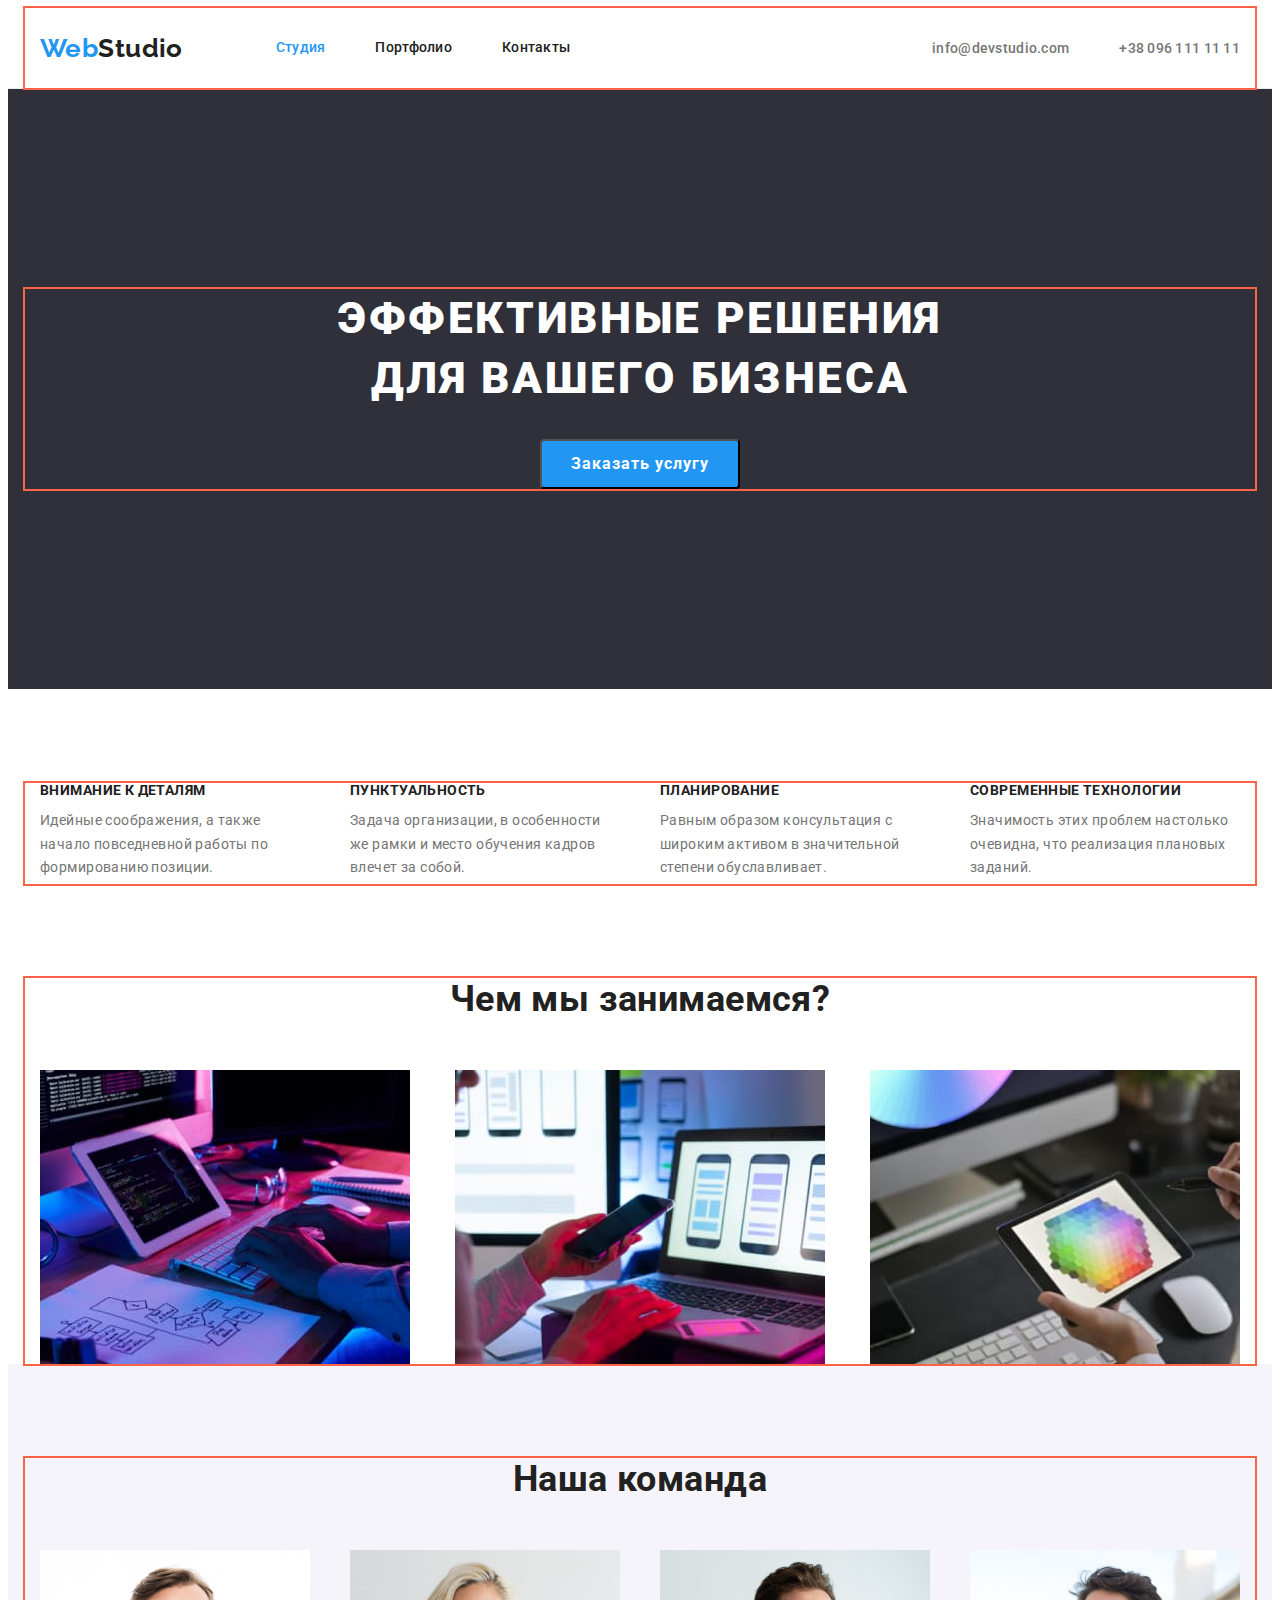
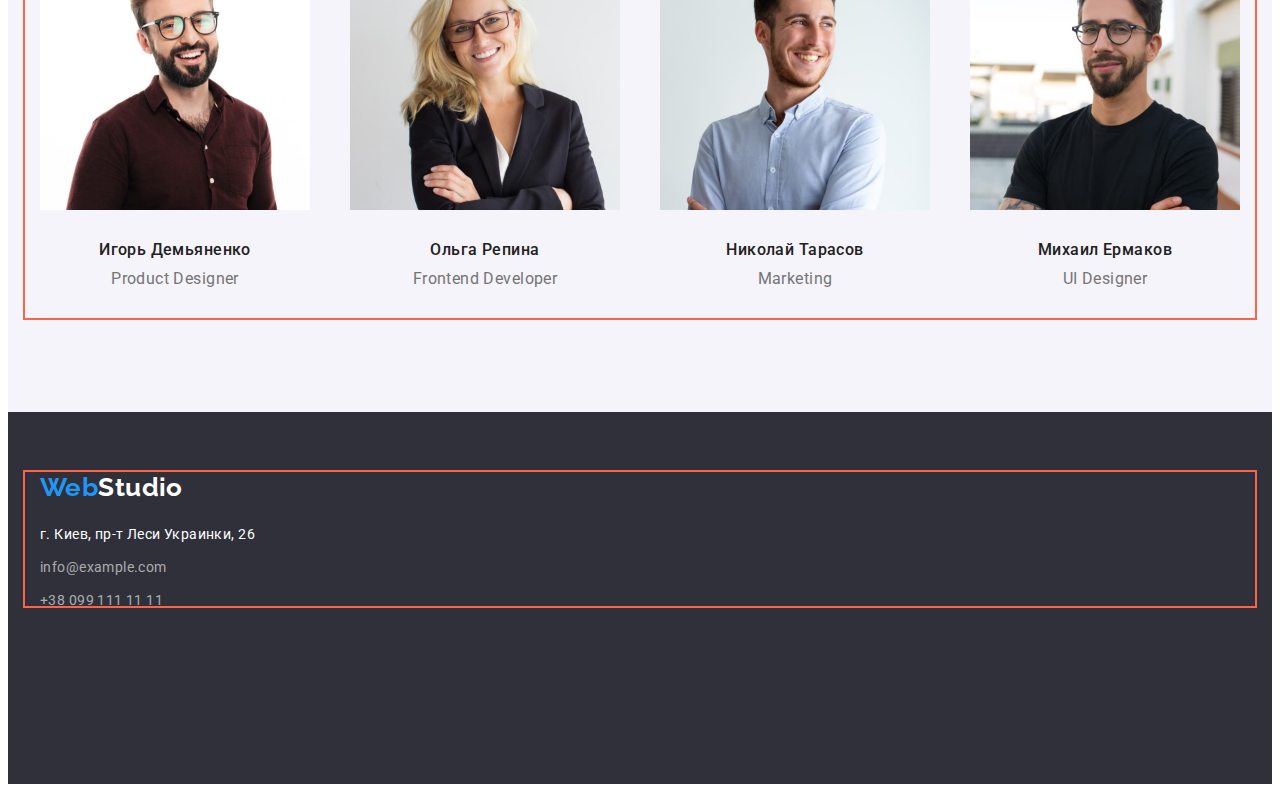
==== index.html @ 8059b7dc "Initial commit" ====
<!DOCTYPE html>
<html lang="ru">
  <head>
    <meta charset="UTF-8" />
    <meta http-equiv="X-UA-Compatible" content="IE=edge" />
    <meta name="viewport" content="width=device-width, initial-scale=1.0" />
    <link rel="preconnect" href="https://fonts.googleapis.com" />
    <link rel="preconnect" href="https://fonts.gstatic.com" crossorigin />
    <!-- <link rel="stylesheet" href="node_modules/modern-normalize/modern-normalize.css"> -->
    <link
      rel="stylesheet"
      href="https://cdnjs.cloudflare.com/ajax/libs/modern-normalize/1.1.0/modern-normalize.min.css"
      integrity="sha512-wpPYUAdjBVSE4KJnH1VR1HeZfpl1ub8YT/NKx4PuQ5NmX2tKuGu6U/JRp5y+Y8XG2tV+wKQpNHVUX03MfMFn9Q=="
      crossorigin="anonymous"
      referrerpolicy="no-referrer"
    />
    <link
      href="https://fonts.googleapis.com/css2?family=Raleway:wght@700&family=Roboto:ital,wght@0,400;0,500;0,700;1,900&display=swap"
      rel="stylesheet"
    />
    <link rel="stylesheet" href="./css/styles.css" />
    <title>WebStudio</title>
  </head>

  <body>
    <header class="header">
      <div class="container header-container">
        <nav class="header-nav">
          <a href="./index.html" class="header-title">Web<span class="web-title">Studio</span></a>
          <ul class="header-list">
            <li class="header-item"><a href="./index.html" class="link current">Студия</a></li>
            <li class="header-item"><a href="./portfolio.html" class="link">Портфолио</a></li>
            <li class="header-item"><a href="Контакты" class="link">Контакты</a></li>
          </ul>
        </nav>

        <ul class="header-list">
          <li class="header-contact">
            <a href="mailto:info@devstudio.com " class="link contact">info@devstudio.com</a>
          </li>
          <li class="header-contact">
            <a href="tel:+380961111111" class="link contact">+38 096 111 11 11</a>
          </li>
        </ul>
      </div>
    </header>

    <main>
      <section class="hero">
        <div class="section-hero container">
          <h1 class="hero-title">Эффективные решения для вашего бизнеса</h1>
          <button type="button" class="btn">Заказать услугу</button>
        </div>
      </section>
      <section class="advantages section">
        <div class="container">
          <h2 hidden>Наши преимущества</h2>
          <ul class="advantages-list">
            <li class="adventages-item">
              <h3 class="title-advantage">Внимание к деталям</h3>
              <p class="advantages-text">
                Идейные соображения, а также начало повседневной работы по формированию позиции.
              </p>
            </li>
            <li class="adventages-item">
              <h3 class="title-advantage">Пунктуальность</h3>
              <p class="advantages-text">
                Задача организации, в особенности же рамки и место обучения кадров влечет за собой.
              </p>
            </li>
            <li class="adventages-item">
              <h3 class="title-advantage">Планирование</h3>
              <p class="advantages-text">
                Равным образом консультация с широким активом в значительной степени обуславливает.
              </p>
            </li>
            <li class="adventages-item">
              <h3 class="title-advantage">Современные технологии</h3>
              <p class="advantages-text">
                Значимость этих проблем настолько очевидна, что реализация плановых заданий.
              </p>
            </li>
          </ul>
        </div>
      </section>

      <section class="works section">
        <div class="container">
          <h2 class="works-title">Чем мы занимаемся?</h2>
          <ul class="works-list">
            <li>
              <img
                src="./images/keyboard.jpg"
                alt="Руки набирают код на клавиатуре."
                width="370"
                height="294"
              />
            </li>
            <li>
              <img
                src="./images/laptop.jpg"
                alt="Смотрят на телефон и сравнивают с компьютером."
                width="370"
                height="294"
              />
            </li>
            <li>
              <img
                src="./images/pods.jpg"
                alt="Подбирают цветовую гамму на планшете"
                width="370"
                height="294"
              />
            </li>
          </ul>
        </div>
      </section>
      <section class="team section">
        <div class="container">
          <h2 class="team-title">Наша команда</h2>
          <ul class="team-list">
            <li lass="team-item">
              <img src="./images/team-1.jpg" alt="Игорь Демьяненко" width="270" height="260" />
              <div class="team-text">
                <h3 class="name-title">Игорь Демьяненко</h3>
                <p lang="en" class="post-team">Product Designer</p>
              </div>
            </li>
            <li>
              <img src="./images/team-2.jpg" alt="Ольга Репина" width="270" height="260" />
              <div class="team-text">
                <h3 class="name-title">Ольга Репина</h3>
                <p lang="en" class="post-team">Frontend Developer</p>
              </div>
            </li>
            <li>
              <img src="./images/team-3.jpg" alt="Николай Тарасов" width="270" height="260" />
              <div class="team-text">
                <h3 class="name-title">Николай Тарасов</h3>
                <p lang="en" class="post-team">Marketing</p>
              </div>
            </li>
            <li>
              <img src="./images/team-4.jpg" alt="Михаил Ермаков" width="270" height="260" />
              <div class="team-text">
                <h3 class="name-title">Михаил Ермаков</h3>
                <p lang="en" class="post-team">UI Designer</p>
              </div>
            </li>
          </ul>
        </div>
      </section>
    </main>
    <footer class="footer">
      <div class="container">
        <a href="./index.html" class="header-title under"
          >Web<span class="studio-title">Studio</span></a
        >
        <address class="adress">
          <ul class="adress-list">
            <li class="adress-item"><p>г. Киев, пр-т Леси Украинки, 26</p></li>
            <li class="adress-item">
              <a class="adress-link" href="info@example.com">info@example.com</a>
            </li>
            <li class="adress-item">
              <a class="adress-link" href="+380991111111">+38 099 111 11 11</a>
            </li>
          </ul>
        </address>
      </div>
    </footer>
  </body>
</html>
---- css/styles.css ----
/* Переменные*/
:root {
  --primary-text-color: #757575;
  --secondary-text-color: #2196f3;
  --white-text-color: #ffffff;
  --primary-bgc: #ffffff;
  --secondary-bgc: #f5f4fa;
}

/*Body*/

body {
  font-family: 'Roboto', sans-serif;
  font-size: 14px;
  letter-spacing: 0.03em;

  color: var(--primary-text-color);
  background-color: var(--primary-bgc);
}

ul {
  list-style: none;
  margin: 0;
  padding: 0;
}
h1,
h2,
h3,
p {
  margin: 0;
}
img {
  display: block;
  max-width: 100%;
  height: auto;
}

.section {
  padding-top: 94px;
  padding-bottom: 94px;
}

/*Header*/

.header {
  height: 80px;
  background-color: var(--primary-bgc);
  border-bottom: 1px solid #ececec;
}

.container {
  width: 1200px;
  margin-left: auto;
  margin-right: auto;
  padding-left: 15px;
  padding-right: 15px;
  outline: 2px solid tomato;
}

.header-container {
  display: flex;
  height: 80px;
  justify-content: space-between;
  align-items: center;
}
.header-nav {
  display: flex;
  align-items: center;
  max-height: 80px;
}

.header-title {
  display: inline-block;
  font-family: 'Raleway', sans-serif;
  font-weight: 700;
  font-size: 26px;
  line-height: 1.19;
  text-decoration: none;

  color: var(--secondary-text-color);
}
.web-title {
  color: #212121;
  margin-right: 93px;
}

.header-item .link {
  display: block;
  padding-top: 32px;
  padding-bottom: 32px;
  font-family: 'Roboto', sans-serif;
  font-weight: 500;
  font-size: 14px;
  line-height: 1.14;
  letter-spacing: 0.02em;
  text-decoration: none;

  color: #212121;
}
.header-item {
  margin-right: 50px;
}
.header-item:last-child {
  margin-right: 0;
}

.header-list {
  display: flex;
  margin-left: auto;
  max-height: 80px;
}
.header-contact {
  margin-right: 50px;
}
.header-contact:last-child {
  margin-right: 0;
}
.header-list,
.advantages-list,
.works-list,
.team-list {
  list-style: none;
  text-decoration: none;
}

.header-list .link.current {
  color: var(--secondary-text-color);
}

.link.contact {
  font-weight: 500;
  line-height: 1.14px;
  letter-spacing: 0.02em;

  color: var(--primary-text-color);
  text-decoration: none;
}
.link.contact:first-child {
  margin-left: 0;
}

.header-list .link: hover, 
.header-list .link:focus, {
  color: var(--secondary-text-color);
}
.header-list .link.contact:hover,
.header-list .link.contact:focus,
.footer .adress-link:hover,
.footer .adress-link:focus {
  color: var(--secondary-text-color);
}

/*Hero*/
.hero {
  padding-top: 200px;
  padding-bottom: 200px;
  background: #2f303a;
}
.hero-title {
  width: 696px;
  margin-left: auto;
  margin-right: auto;
  font-family: 'Roboto', sans-serif;
  font-weight: 900;
  font-size: 44px;
  line-height: 1.36;
  text-align: center;
  letter-spacing: 0.06em;
  text-transform: uppercase;

  color: var(--white-text-color);
}
.hero .btn {
  min-width: 200px;
  min-height: 50px;
  margin-top: 30px;
  margin-left: auto;
  margin-right: auto;
  font-family: 'Roboto', sans-serif;
  font-weight: 700;
  font-size: 16px;
  line-height: 1.88;
  display: flex;
  align-items: center;
  justify-content: space-around;
  text-align: center;
  letter-spacing: 0.06em;
  border-radius: 4px;
  color: var(--white-text-color);
  background: var(--secondary-text-color);
}

/*Section advantages*/

.advantages {
  background-color: var(--primary-bgc);
}
.advantages-list::first-letter {
  list-style: none;
}
.advantages-list {
  display: flex;
  flex-direction: row;
  align-items: flex-start;
  justify-content: space-between;
}
.adventages-item .advantages-text {
  margin-right: 30px;
  width: 270px;
  height: 75px;
  font-family: 'Roboto';
  font-style: normal;
  font-weight: 400;
  font-size: 14px;
  line-height: 1.71;
  letter-spacing: 0.03em;
}
.adventages-item .advantages-text:last-child {
  margin-right: 0;
}
h3 {
  margin-top: 0;
  margin-bottom: 10px;
}

.advantages .title-advantage {
  font-family: 'Roboto', sans-serif;
  font-size: 14px;
  font-weight: 700;
  line-height: 1.14;
  text-transform: uppercase;

  color: #212121;
}
.works.section {
  padding-top: 0;
  padding-bottom: 0;
}
.works-list {
  display: flex;
  justify-content: space-between;
}
.works-title,
.team-title {
  margin-bottom: 50px;
  font-family: 'Roboto', sans-serif;
  font-weight: 700;
  font-size: 36px;
  line-height: 1.17;
  text-align: center;

  color: #212121;
}
/*Section Team*/

.name-title {
  margin-bottom: 10px;
  font-family: 'Roboto', sans-serif;
  font-weight: 500;
  font-size: 16px;
  line-height: 1.19;

  color: #212121;
}

.team-text {
  text-align: center;
  padding-bottom: 30px;
  padding-top: 30px;
}
.team {
  background-color: var(--secondary-bgc);
}
.team-list {
  display: flex;
  justify-content: space-between;
}

.post-team {
  font-family: 'Roboto', sans-serif;
  font-size: 16px;
  line-height: 1.19;

  color: var(--primary-text-color);
}

/*Footer*/

.footer {
  padding-bottom: 60px;
  padding-top: 60px;
  background-color: #2f303a;
  height: 252px;
}
.adress {
  max-height: 83px;
  line-height: 1.71;
  font-style: normal;
  color: var(--white-text-color);
}
.header-title.under {
  margin-bottom: 20px;
}
.studio-title {
  color: var(--white-text-color);
}
.adress-link {
  text-decoration: none;
  color: rgba(255, 255, 255, 0.6);
}
.adress-item {
  margin-top: 9px;
}
.adress-item:first-child {
  margin-top: 0;
}

/*Page Portfolio*/

.exsamples-list {
  display: flex;
  justify-content: center;
  align-items: center;
  margin-bottom: 50px;
}
.button.current {
  font-family: 'Roboto';
  font-style: normal;
  font-weight: 500;
  font-size: 16px;
  line-height: 1.62;
  text-align: center;
  letter-spacing: 0.03em;

  color: var(--white-text-color);
  background-color: #2196f3;
}

.button {
  font-family: 'Roboto', sans-serif;
  font-style: normal;
  font-weight: 500;
  font-size: 16px;
  line-height: 1.62;
  text-align: center;
  letter-spacing: 0.03em;
  border-radius: 4px;
  border-color: transparent;

  color: #212121;
  background-color: var(--secondary-bgc);
  padding-top: 6px;
  padding-right: 22px;
  padding-bottom: 6px;
  padding-left: 22px;
}
.exsamples-btn {
  margin-right: 8px;
}
.exsamples-btn:last-child {
  margin-right: 0;
}
.exsamples-model {
  display: flex;
  flex-wrap: wrap;
}
.exsamples-model-item {
  margin-right: 30px;
  margin-bottom: 30px;
  border-bottom: 1px solid #eeeeee;
}
.exsamples-model-item:nth-child(3n) {
  margin-right: 0;
}
.exsamples-model-item:nth-child(n + 7) {
  margin-bottom: 0px;
}
.exsamples-model-text {
  border: 1px solid #eeeeee;
 
}


.exsamples-model-link {
  text-decoration: none;
}

.exsamples-model-title {
  margin-top: 20px;
  margin-right: 24px;
  margin-left: 24px;

  font-family: 'Roboto', sans-serif;
  font-weight: 700;
  font-size: 18px;
  line-height: 2;
  letter-spacing: 0.06em;

  color: #212121;
}


.exsamles-model-type {
  margin-top: 4px;
  margin-bottom: 20px;
  margin-right: 24px;
  margin-left: 24px;
  font-size: 16px;
  line-height: 1.88;

  color: var(--primary-text-color);
}
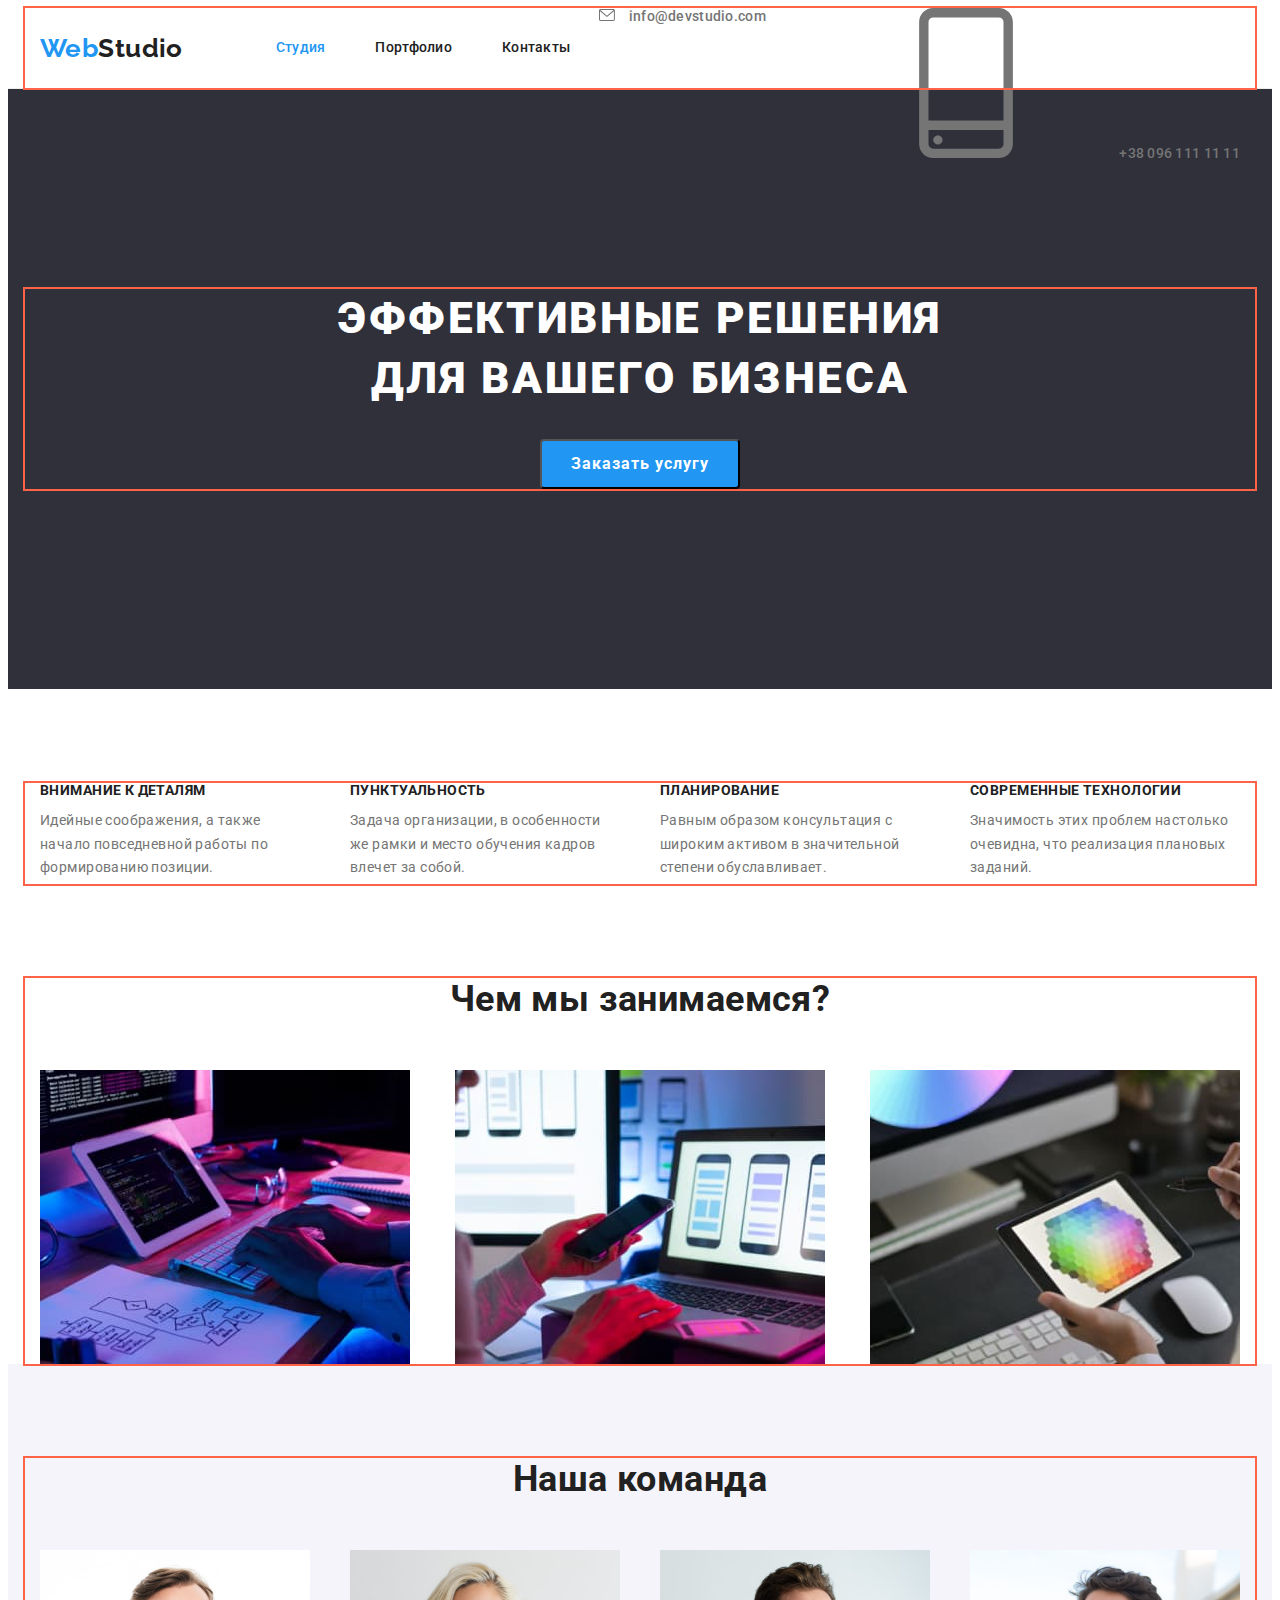
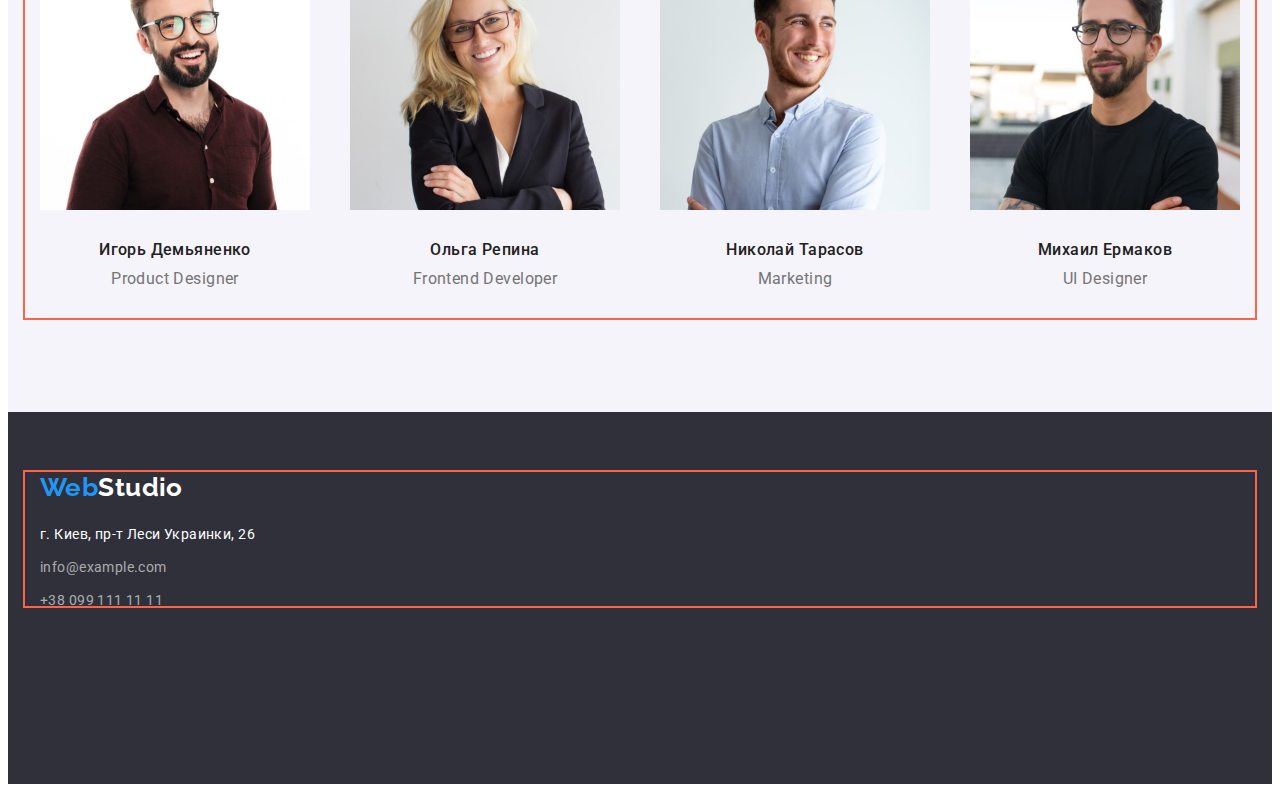
==== commit ac4cdeba: "add corect svg" ====
--- a/index.html
+++ b/index.html
@@ -36,9 +36,16 @@
 
         <ul class="header-list">
           <li class="header-contact">
-            <a href="mailto:info@devstudio.com " class="link contact">info@devstudio.com</a>
+            <svg class="mail-icon" aria-label="Написать письмо">
+              <use href="./images/symbol-defs.svg#icon-mail"></use>
+            </svg> 
+            <a href="mailto:info@devstudio.com " class="link contact">info@devstudio.com
+          </a> 
           </li>
           <li class="header-contact">
+            <svg class="phone-icon" aria-label="Написать письмо">
+              <use href="./images/symbol-defs.svg#icon-phone"></use>
+            </svg>
             <a href="tel:+380961111111" class="link contact">+38 096 111 11 11</a>
           </li>
         </ul>
--- a/css/styles.css
+++ b/css/styles.css
@@ -122,7 +122,14 @@
   list-style: none;
   text-decoration: none;
 }
-
+.mail-icon{
+  width: 16px;
+  height: 12px;
+  margin-right: 10px;
+}
+.phone-icon{
+  
+}
 .header-list .link.current {
   color: var(--secondary-text-color);
 }
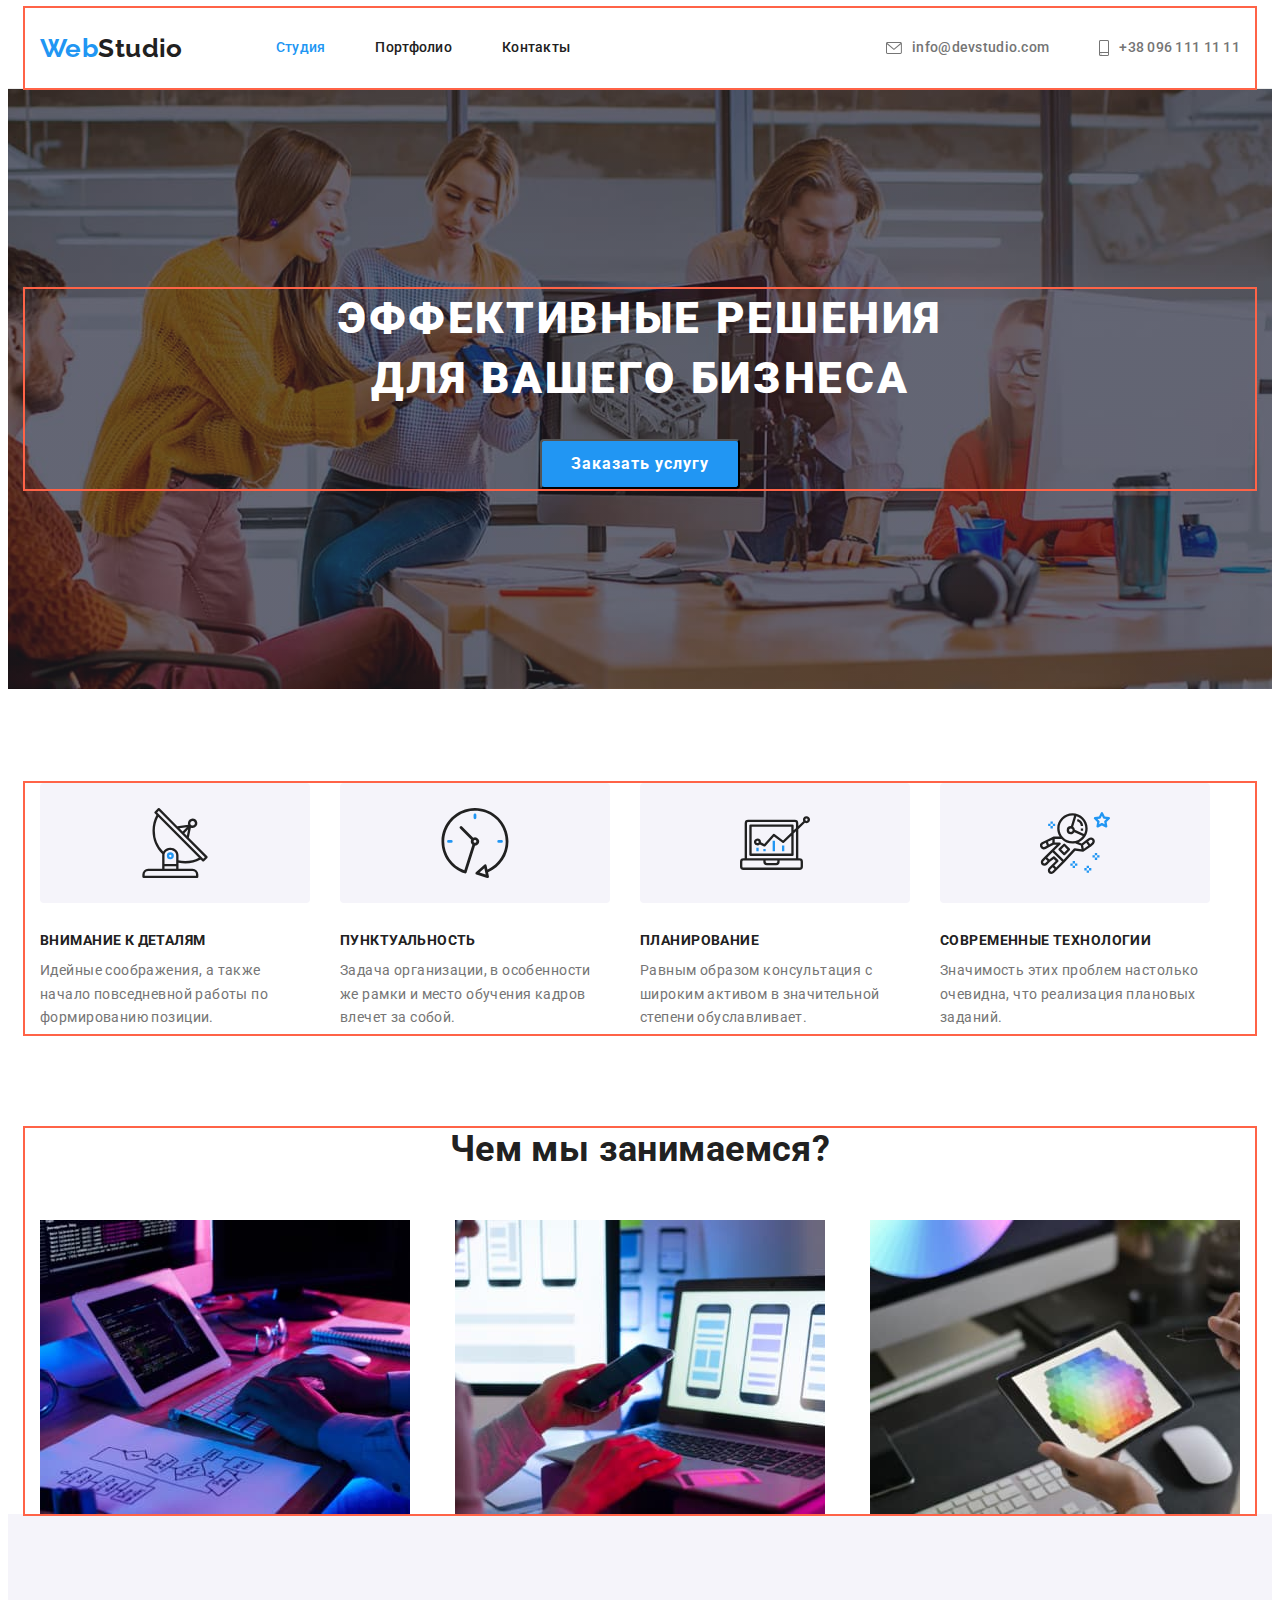
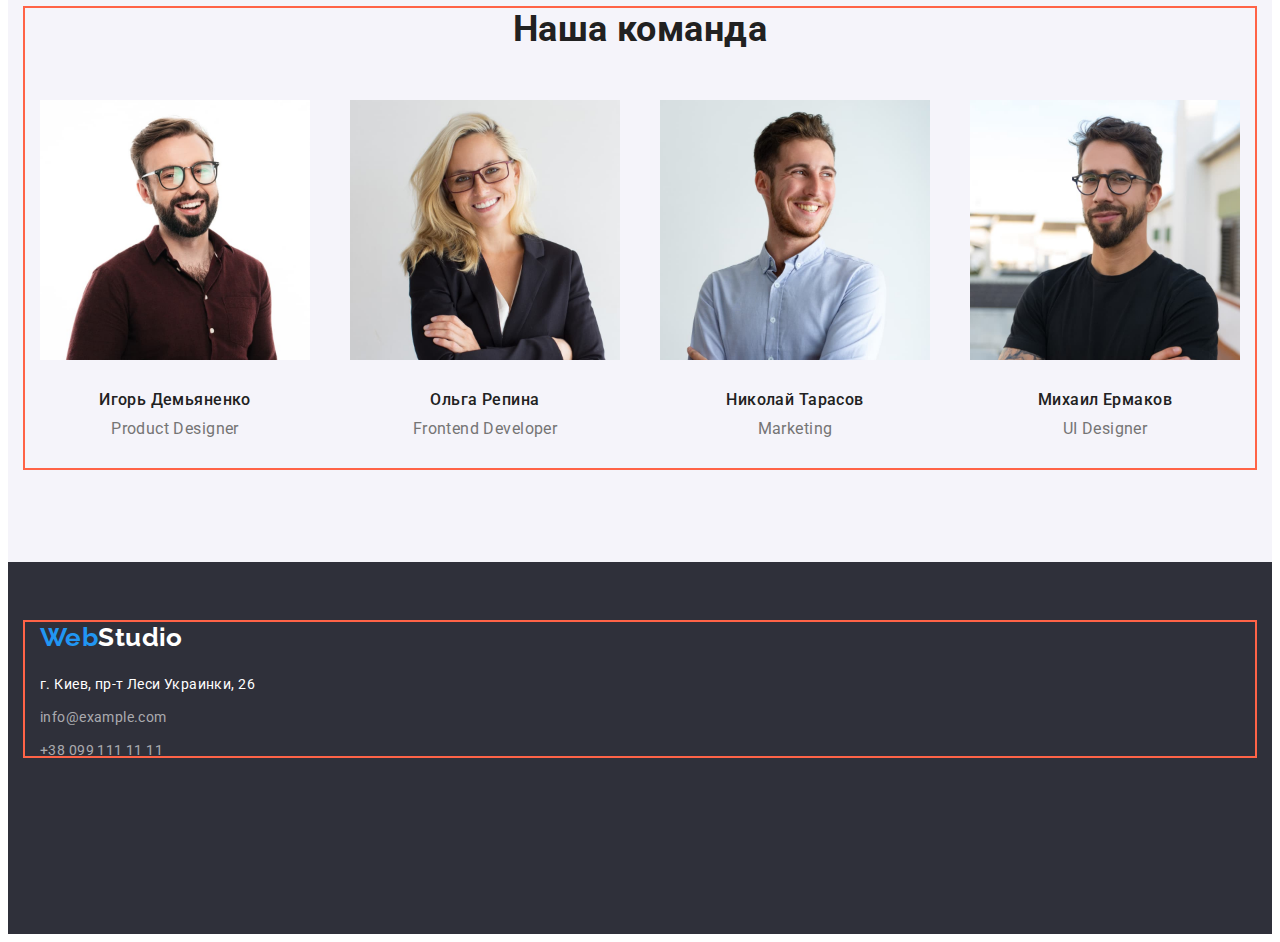
==== commit 94819d15: "add svg to advantage section" ====
--- a/index.html
+++ b/index.html
@@ -36,11 +36,12 @@
 
         <ul class="header-list">
           <li class="header-contact">
-            <svg class="mail-icon" aria-label="Написать письмо">
-              <use href="./images/symbol-defs.svg#icon-mail"></use>
-            </svg> 
-            <a href="mailto:info@devstudio.com " class="link contact">info@devstudio.com
-          </a> 
+            <a href="mailto:info@devstudio.com " class="link contact"
+              ><svg class="mail-icon" aria-label="Написать письмо">
+                <use href="./images/symbol-defs.svg#icon-mail"></use>
+              </svg>
+              info@devstudio.com
+            </a>
           </li>
           <li class="header-contact">
             <svg class="phone-icon" aria-label="Написать письмо">
@@ -63,25 +64,45 @@
         <div class="container">
           <h2 hidden>Наши преимущества</h2>
           <ul class="advantages-list">
-            <li class="adventages-item">
+            <li class="advantages-item">
+              <div class="advantages-icon">
+                <svg class="advantages-icon-item">
+                  <use href="/images/symbol-defs.svg#icon-antenna"></use>
+                </svg>
+              </div>
               <h3 class="title-advantage">Внимание к деталям</h3>
               <p class="advantages-text">
                 Идейные соображения, а также начало повседневной работы по формированию позиции.
               </p>
             </li>
-            <li class="adventages-item">
+            <li class="advantages-item">
+              <div class="advantages-icon">
+                <svg class="advantages-icon-item">
+                  <use href="/images/symbol-defs.svg#icon-clock"></use>
+                </svg>
+              </div>
               <h3 class="title-advantage">Пунктуальность</h3>
               <p class="advantages-text">
                 Задача организации, в особенности же рамки и место обучения кадров влечет за собой.
               </p>
             </li>
-            <li class="adventages-item">
+            <li class="advantages-item">
+              <div class="advantages-icon">
+                <svg class="advantages-icon-item">
+                  <use href="/images/symbol-defs.svg#icon-diagram"></use>
+                </svg>
+              </div>
               <h3 class="title-advantage">Планирование</h3>
               <p class="advantages-text">
                 Равным образом консультация с широким активом в значительной степени обуславливает.
               </p>
             </li>
-            <li class="adventages-item">
+            <li class="advantages-item">
+              <div class="advantages-icon">
+                <svg class="advantages-icon-item">
+                  <use href="/images/symbol-defs.svg#icon-astronaut"></use>
+                </svg>
+              </div>
               <h3 class="title-advantage">Современные технологии</h3>
               <p class="advantages-text">
                 Значимость этих проблем настолько очевидна, что реализация плановых заданий.
--- a/css/styles.css
+++ b/css/styles.css
@@ -110,7 +110,10 @@
   max-height: 80px;
 }
 .header-contact {
+  display: flex;
+  justify-content: center;
   margin-right: 50px;
+  align-items: center;
 }
 .header-contact:last-child {
   margin-right: 0;
@@ -122,14 +125,7 @@
   list-style: none;
   text-decoration: none;
 }
-.mail-icon{
-  width: 16px;
-  height: 12px;
-  margin-right: 10px;
-}
-.phone-icon{
-  
-}
+
 .header-list .link.current {
   color: var(--secondary-text-color);
 }
@@ -141,13 +137,17 @@
 
   color: var(--primary-text-color);
   text-decoration: none;
+  display: flex;
+  justify-content: center;
+
+  align-items: center;
 }
 .link.contact:first-child {
   margin-left: 0;
 }
 
-.header-list .link: hover, 
-.header-list .link:focus, {
+.header-list .link:hover,
+.header-list .link:focus {
   color: var(--secondary-text-color);
 }
 .header-list .link.contact:hover,
@@ -156,12 +156,31 @@
 .footer .adress-link:focus {
   color: var(--secondary-text-color);
 }
+.mail-icon {
+  width: 16px;
+  height: 12px;
+  margin-right: 10px;
+  fill: currentColor;
+}
+.phone-icon {
+  width: 10px;
+  height: 16px;
+  margin-right: 10px;
+  fill: currentColor;
+}
 
 /*Hero*/
 .hero {
   padding-top: 200px;
   padding-bottom: 200px;
   background: #2f303a;
+  background-image: linear-gradient(rgba(47, 48, 58, 0.4), rgba(47, 48, 58, 0.4)),
+    url('../images/hero_img.jpg');
+  background-position: center;
+  background-size: cover;
+  max-width: 1600px;
+  margin-left: auto;
+  margin-right: auto;
 }
 .hero-title {
   width: 696px;
@@ -211,7 +230,7 @@
   align-items: flex-start;
   justify-content: space-between;
 }
-.adventages-item .advantages-text {
+.advantages-item .advantages-text {
   margin-right: 30px;
   width: 270px;
   height: 75px;
@@ -222,7 +241,8 @@
   line-height: 1.71;
   letter-spacing: 0.03em;
 }
-.adventages-item .advantages-text:last-child {
+.advantages-item .advantages-text:last-child,
+.advantages-icon:last-child {
   margin-right: 0;
 }
 h3 {
@@ -238,6 +258,22 @@
   text-transform: uppercase;
 
   color: #212121;
+}
+.advantages-icon {
+  width: 270px;
+  height: 120px;
+  background-color: var(--secondary-bgc);
+  border-radius: 4px;
+  margin-right: 30px;
+  margin-bottom: 30px;
+  display: flex;
+  justify-content: center;
+  align-items: center;
+}
+
+.advantages-icon-item {
+  width: 70px;
+  height: 70px;
 }
 .works.section {
   padding-top: 0;
@@ -384,9 +420,7 @@
 }
 .exsamples-model-text {
   border: 1px solid #eeeeee;
- 
-}
-
+}
 
 .exsamples-model-link {
   text-decoration: none;
@@ -405,7 +439,6 @@
 
   color: #212121;
 }
-
 
 .exsamles-model-type {
   margin-top: 4px;
@@ -416,4 +449,4 @@
   line-height: 1.88;
 
   color: var(--primary-text-color);
-}+}
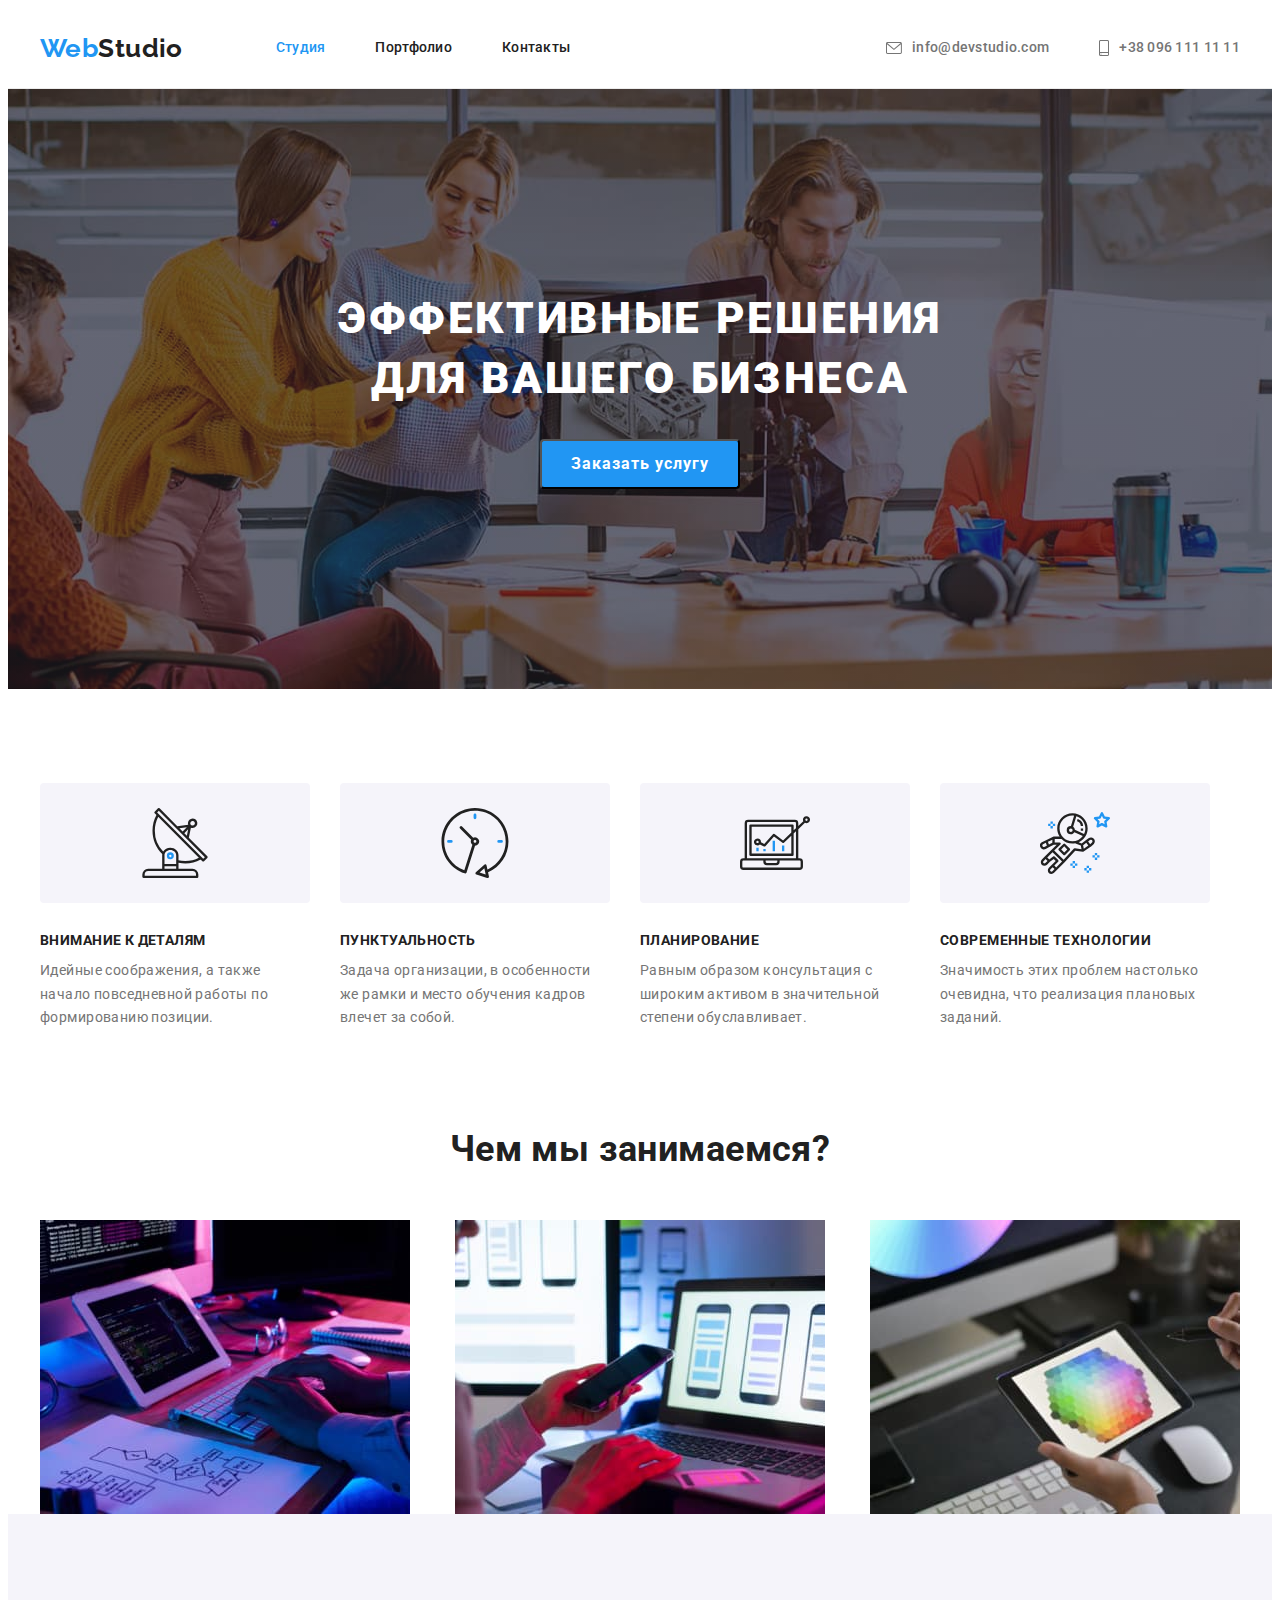
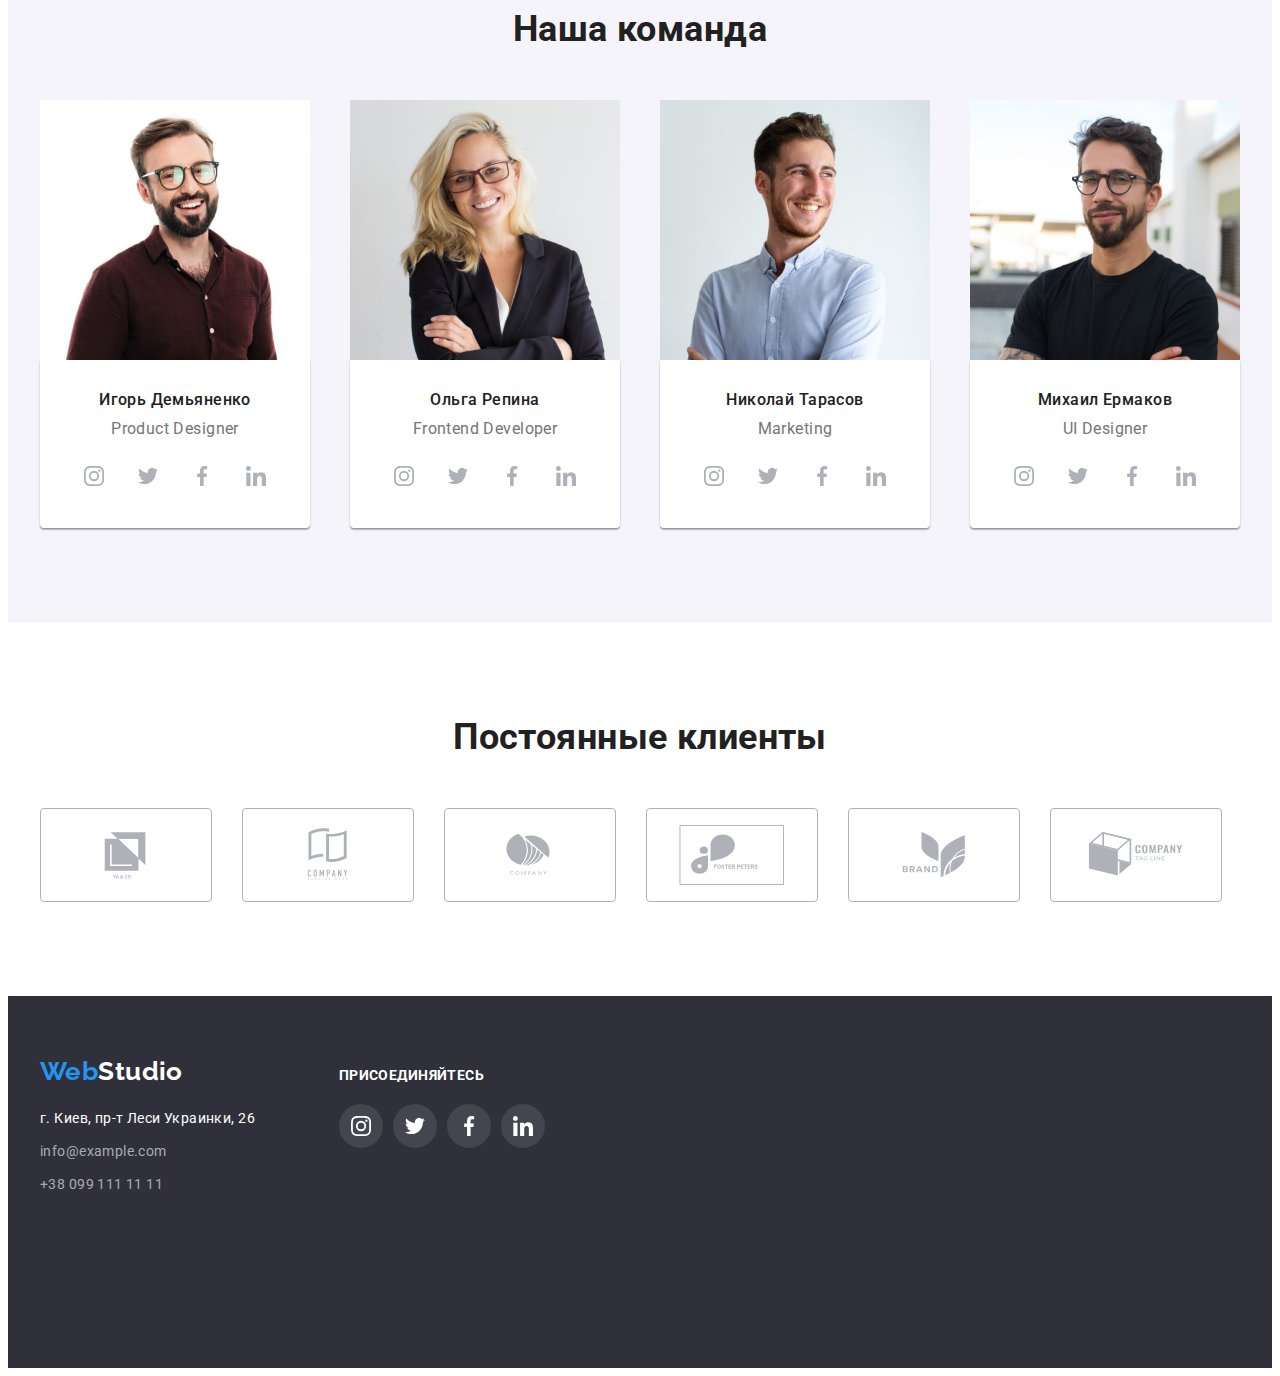
==== commit f7a4f1d3: "add all svg" ====
--- a/index.html
+++ b/index.html
@@ -28,9 +28,19 @@
         <nav class="header-nav">
           <a href="./index.html" class="header-title">Web<span class="web-title">Studio</span></a>
           <ul class="header-list">
-            <li class="header-item"><a href="./index.html" class="link current">Студия</a></li>
-            <li class="header-item"><a href="./portfolio.html" class="link">Портфолио</a></li>
-            <li class="header-item"><a href="Контакты" class="link">Контакты</a></li>
+            <li class="header-item">
+              <a href="./index.html" class="link current" target="_blank" rel="noopener noreferrer"
+                >Студия</a
+              >
+            </li>
+            <li class="header-item">
+              <a href="./portfolio.html" class="link" target="_blank" rel="noopener noreferrer"
+                >Портфолио</a
+              >
+            </li>
+            <li class="header-item">
+              <a href="Контакты" class="link" target="_blank" rel="noopener noreferrer">Контакты</a>
+            </li>
           </ul>
         </nav>
 
@@ -152,6 +162,60 @@
               <div class="team-text">
                 <h3 class="name-title">Игорь Демьяненко</h3>
                 <p lang="en" class="post-team">Product Designer</p>
+                <ul class="social-list">
+                  <li class="social-item">
+                    <a
+                      class="social-link"
+                      href=""
+                      target="_blank"
+                      rel="noopener noreferrer"
+                      aria-label="Иконка Инстаграмм"
+                    >
+                      <svg class="social-icon" width="20" height="20">
+                        <use href="./images/symbol-defs.svg#icon-instagram"></use>
+                      </svg>
+                    </a>
+                  </li>
+                  <li class="social-item">
+                    <a
+                      class="social-link"
+                      href=""
+                      target="_blank"
+                      rel="noopener noreferrer"
+                      aria-label="Иконка Твиттер"
+                    >
+                      <svg class="social-icon" width="20" height="20">
+                        <use href="./images/symbol-defs.svg#icon-twitter"></use>
+                      </svg>
+                    </a>
+                  </li>
+                  <li class="social-item">
+                    <a
+                      class="social-link"
+                      href=""
+                      target="_blank"
+                      rel="noopener noreferrer"
+                      aria-label="Иконка Фейсбук"
+                    >
+                      <svg class="social-icon" width="20" height="20">
+                        <use href="./images/symbol-defs.svg#icon-facebook"></use>
+                      </svg>
+                    </a>
+                  </li>
+                  <li class="social-item">
+                    <a
+                      class="social-link"
+                      href=""
+                      target="_blank"
+                      rel="noopener noreferrer"
+                      aria-label="Иконка Линкидин"
+                    >
+                      <svg class="social-icon" width="20" height="20">
+                        <use href="./images/symbol-defs.svg#icon-linkedin"></use>
+                      </svg>
+                    </a>
+                  </li>
+                </ul>
               </div>
             </li>
             <li>
@@ -159,6 +223,60 @@
               <div class="team-text">
                 <h3 class="name-title">Ольга Репина</h3>
                 <p lang="en" class="post-team">Frontend Developer</p>
+                <ul class="social-list">
+                  <li class="social-item">
+                    <a
+                      class="social-link"
+                      href=""
+                      target="_blank"
+                      rel="noopener noreferrer"
+                      aria-label="Иконка Инстаграмм"
+                    >
+                      <svg class="social-icon" width="20" height="20">
+                        <use href="./images/symbol-defs.svg#icon-instagram"></use>
+                      </svg>
+                    </a>
+                  </li>
+                  <li class="social-item">
+                    <a
+                      class="social-link"
+                      href=""
+                      target="_blank"
+                      rel="noopener noreferrer"
+                      aria-label="Иконка Твиттер"
+                    >
+                      <svg class="social-icon" width="20" height="20">
+                        <use href="./images/symbol-defs.svg#icon-twitter"></use>
+                      </svg>
+                    </a>
+                  </li>
+                  <li class="social-item">
+                    <a
+                      class="social-link"
+                      href=""
+                      target="_blank"
+                      rel="noopener noreferrer"
+                      aria-label="Иконка Фейсбук"
+                    >
+                      <svg class="social-icon" width="20" height="20">
+                        <use href="./images/symbol-defs.svg#icon-facebook"></use>
+                      </svg>
+                    </a>
+                  </li>
+                  <li class="social-item">
+                    <a
+                      class="social-link"
+                      href=""
+                      target="_blank"
+                      rel="noopener noreferrer"
+                      aria-label="Иконка Линкидин"
+                    >
+                      <svg class="social-icon" width="20" height="20">
+                        <use href="./images/symbol-defs.svg#icon-linkedin"></use>
+                      </svg>
+                    </a>
+                  </li>
+                </ul>
               </div>
             </li>
             <li>
@@ -166,6 +284,60 @@
               <div class="team-text">
                 <h3 class="name-title">Николай Тарасов</h3>
                 <p lang="en" class="post-team">Marketing</p>
+                <ul class="social-list">
+                  <li class="social-item">
+                    <a
+                      class="social-link"
+                      href=""
+                      target="_blank"
+                      rel="noopener noreferrer"
+                      aria-label="Иконка Инстаграмм"
+                    >
+                      <svg class="social-icon" width="20" height="20">
+                        <use href="./images/symbol-defs.svg#icon-instagram"></use>
+                      </svg>
+                    </a>
+                  </li>
+                  <li class="social-item">
+                    <a
+                      class="social-link"
+                      href=""
+                      target="_blank"
+                      rel="noopener noreferrer"
+                      aria-label="Иконка Твиттер"
+                    >
+                      <svg class="social-icon" width="20" height="20">
+                        <use href="./images/symbol-defs.svg#icon-twitter"></use>
+                      </svg>
+                    </a>
+                  </li>
+                  <li class="social-item">
+                    <a
+                      class="social-link"
+                      href=""
+                      target="_blank"
+                      rel="noopener noreferrer"
+                      aria-label="Иконка Фейсбук"
+                    >
+                      <svg class="social-icon" width="20" height="20">
+                        <use href="./images/symbol-defs.svg#icon-facebook"></use>
+                      </svg>
+                    </a>
+                  </li>
+                  <li class="social-item">
+                    <a
+                      class="social-link"
+                      href=""
+                      target="_blank"
+                      rel="noopener noreferrer"
+                      aria-label="Иконка Линкидин"
+                    >
+                      <svg class="social-icon" width="20" height="20">
+                        <use href="./images/symbol-defs.svg#icon-linkedin"></use>
+                      </svg>
+                    </a>
+                  </li>
+                </ul>
               </div>
             </li>
             <li>
@@ -173,14 +345,118 @@
               <div class="team-text">
                 <h3 class="name-title">Михаил Ермаков</h3>
                 <p lang="en" class="post-team">UI Designer</p>
-              </div>
+                <ul class="social-list">
+                  <li class="social-item">
+                    <a
+                      class="social-link"
+                      href=""
+                      target="_blank"
+                      rel="noopener noreferrer"
+                      aria-label="Иконка Инстаграмм"
+                    >
+                      <svg class="social-icon" width="20" height="20">
+                        <use class="icon" href="./images/symbol-defs.svg#icon-instagram"></use>
+                      </svg>
+                    </a>
+                  </li>
+                  <li class="social-item">
+                    <a
+                      class="social-link"
+                      href=""
+                      target="_blank"
+                      rel="noopener noreferrer"
+                      aria-label="Иконка Твиттер"
+                    >
+                      <svg class="social-icon" width="20" height="20">
+                        <use href="./images/symbol-defs.svg#icon-twitter"></use>
+                      </svg>
+                    </a>
+                  </li>
+                  <li class="social-item">
+                    <a
+                      class="social-link"
+                      href=""
+                      target="_blank"
+                      rel="noopener noreferrer"
+                      aria-label="Иконка Фейсбук"
+                    >
+                      <svg class="social-icon" width="20" height="20">
+                        <use href="./images/symbol-defs.svg#icon-facebook"></use>
+                      </svg>
+                    </a>
+                  </li>
+                  <li class="social-item">
+                    <a
+                      class="social-link"
+                      href=""
+                      target="_blank"
+                      rel="noopener noreferrer"
+                      aria-label="Иконка Линкидин"
+                    >
+                      <svg class="social-icon" width="20" height="20">
+                        <use href="./images/symbol-defs.svg#icon-linkedin"></use>
+                      </svg>
+                    </a>
+                  </li>
+                </ul>
+              </div>
+            </li>
+          </ul>
+        </div>
+      </section>
+      <section class="section clients">
+        <div class="container">
+          <h2 class="clients-title">Постоянные клиенты</h2>
+          <ul class="clients-list">
+            <li class="client-item">
+              <a class="client-link link"
+                ><svg class="clients-icon" width="106" height="60">
+                  <use href="./images/symbol-defs.svg#icon-clients-1"></use>
+                </svg>
+              </a>
+            </li>
+            <li class="client-item">
+              <a class="client-link link"
+                ><svg class="clients-icon" width="106" height="60">
+                  <use href="./images/symbol-defs.svg#icon-clients-2"></use>
+                </svg>
+              </a>
+            </li>
+            <li class="client-item">
+              <a class="client-link link"
+                ><svg class="clients-icon" width="106" height="60">
+                  <use href="./images/symbol-defs.svg#icon-clients-3"></use>
+                </svg>
+              </a>
+            </li>
+            <li class="client-item">
+              <a class="client-link link"
+                ><svg class="clients-icon" width="106" height="60">
+                  <use href="./images/symbol-defs.svg#icon-clients-4"></use>
+                </svg>
+              </a>
+            </li>
+            <li class="client-item">
+              <a class="client-link link"
+                ><svg class="clients-icon" width="106" height="60">
+                  <use href="./images/symbol-defs.svg#icon-clients-5"></use>
+                </svg>
+              </a>
+            </li>
+            <li class="client-item">
+              <a class="client-link link">
+                <svg class="clients-icon" width="106" height="60">
+                  <use href="./images/symbol-defs.svg#icon-clients-6"></use>
+                </svg>
+              </a>
             </li>
           </ul>
         </div>
       </section>
     </main>
     <footer class="footer">
-      <div class="container">
+      <div class="container social-contact">
+      <div>
         <a href="./index.html" class="header-title under"
           >Web<span class="studio-title">Studio</span></a
         >
@@ -196,6 +472,40 @@
           </ul>
         </address>
       </div>
+      <div class="social-invite">
+        <h2 class="invite">Присоединяйтесь</h2>
+        <ul class="social-group">
+          <li class="social">
+            <a class="social-link-icon" href="" target="_blank" rel="noopener noreferrer" aria-label="Иконка Инстаграмм">
+              <svg class="social-icon-f" width="20" height="20">
+                <use href="./images/symbol-defs.svg#icon-instagram"></use>
+              </svg>
+            </a>
+          </li>
+          <li class="social">
+            <a class="social-link-icon" href="" target="_blank" rel="noopener noreferrer" aria-label="Иконка Твиттер">
+              <svg class="social-icon-f" width="20" height="20">
+                <use href="./images/symbol-defs.svg#icon-twitter"></use>
+              </svg>
+            </a>
+          </li>
+          <li class="social">
+            <a class="social-link-icon" href="" target="_blank" rel="noopener noreferrer" aria-label="Иконка Фейсбук">
+              <svg class="social-icon-f" width="20" height="20">
+                <use href="./images/symbol-defs.svg#icon-facebook"></use>
+              </svg>
+            </a>
+          </li>
+          <li class="social">
+            <a class="social-link-icon" href="" target="_blank" rel="noopener noreferrer" aria-label="Иконка Линкидин">
+              <svg class="social-icon-f"  width="20" height="20">
+                <use href="./images/symbol-defs.svg#icon-linkedin"></use>
+              </svg>
+            </a>
+          </li>
+        </ul>
+</div>
+      </div>
     </footer>
   </body>
 </html>
--- a/css/styles.css
+++ b/css/styles.css
@@ -54,7 +54,7 @@
   margin-right: auto;
   padding-left: 15px;
   padding-right: 15px;
-  outline: 2px solid tomato;
+  /* outline: 2px solid tomato; */
 }
 
 .header-container {
@@ -284,7 +284,8 @@
   justify-content: space-between;
 }
 .works-title,
-.team-title {
+.team-title,
+.clients-title {
   margin-bottom: 50px;
   font-family: 'Roboto', sans-serif;
   font-weight: 700;
@@ -298,6 +299,7 @@
 
 .name-title {
   margin-bottom: 10px;
+  padding-top: 30px;
   font-family: 'Roboto', sans-serif;
   font-weight: 500;
   font-size: 16px;
@@ -309,7 +311,10 @@
 .team-text {
   text-align: center;
   padding-bottom: 30px;
-  padding-top: 30px;
+  background-color: var(--primary-bgc);
+  box-shadow: 0px 1px 3px rgba(0, 0, 0, 0.12), 0px 1px 1px rgba(0, 0, 0, 0.14),
+    0px 2px 1px rgba(0, 0, 0, 0.2);
+  border-radius: 0px 0px 4px 4px;
 }
 .team {
   background-color: var(--secondary-bgc);
@@ -318,15 +323,78 @@
   display: flex;
   justify-content: space-between;
 }
+.social-list {
+  display: flex;
+}
+.social-item,
+.social {
+  display: flex;
+  margin-right: 10px;
+  border-radius: 50%;
+}
+.social:last-child{margin-right: 0;}
+.social-item:last-child {
+  margin-right: 32px;
+}
+.social-item:first-child {
+  margin-left: 32px;
+}
+.social-icon {
+  fill: #afb1b8;
+}
+.social-icon-f {
+  fill: #ffffff;
+}
+.social{
+  background-color: rgba(255, 255, 255, 0.1);
+  
+}
+.social-link{
+  display: flex;
+  justify-content: center;
+  align-items: center;
+  width: 44px;
+  height: 44px;
+}
+.social-link-icon{
+  display: flex;
+    justify-content: center;
+    align-items: center;
+    width: 44px;
+    height: 44px;
+}
 
 .post-team {
   font-family: 'Roboto', sans-serif;
   font-size: 16px;
   line-height: 1.19;
+  margin-bottom: 16px;
 
   color: var(--primary-text-color);
 }
 
+.clients-list {
+  display: flex;
+}
+.client-item {
+  margin-right: 30px;
+}
+.client-item:last-child {
+  margin-right: 0;
+}
+.client-link {
+  display: flex;
+  border: 1px solid #afb1b8;
+  border-radius: 4px;
+  width: 170px;
+  height: 92px;
+  justify-content: center;
+    align-items: center;
+}
+.client-icon {
+  display: flex;
+  padding: 16px 32px;
+}
 /*Footer*/
 
 .footer {
@@ -336,6 +404,7 @@
   height: 252px;
 }
 .adress {
+  display: block;
   max-height: 83px;
   line-height: 1.71;
   font-style: normal;
@@ -343,6 +412,7 @@
 }
 .header-title.under {
   margin-bottom: 20px;
+  margin-right: 156px;
 }
 .studio-title {
   color: var(--white-text-color);
@@ -356,6 +426,25 @@
 }
 .adress-item:first-child {
   margin-top: 0;
+}
+
+.social-contact{
+  display: flex;
+  align-items: baseline;
+  
+}
+.social-group{
+  display: flex;
+  
+}
+.invite{
+  font-size: 14px;
+    font-weight: 700;
+    line-height: 1.14;
+    text-transform: uppercase;
+  
+    color: var(--white-text-color);
+    margin-bottom: 20px;
 }
 
 /*Page Portfolio*/
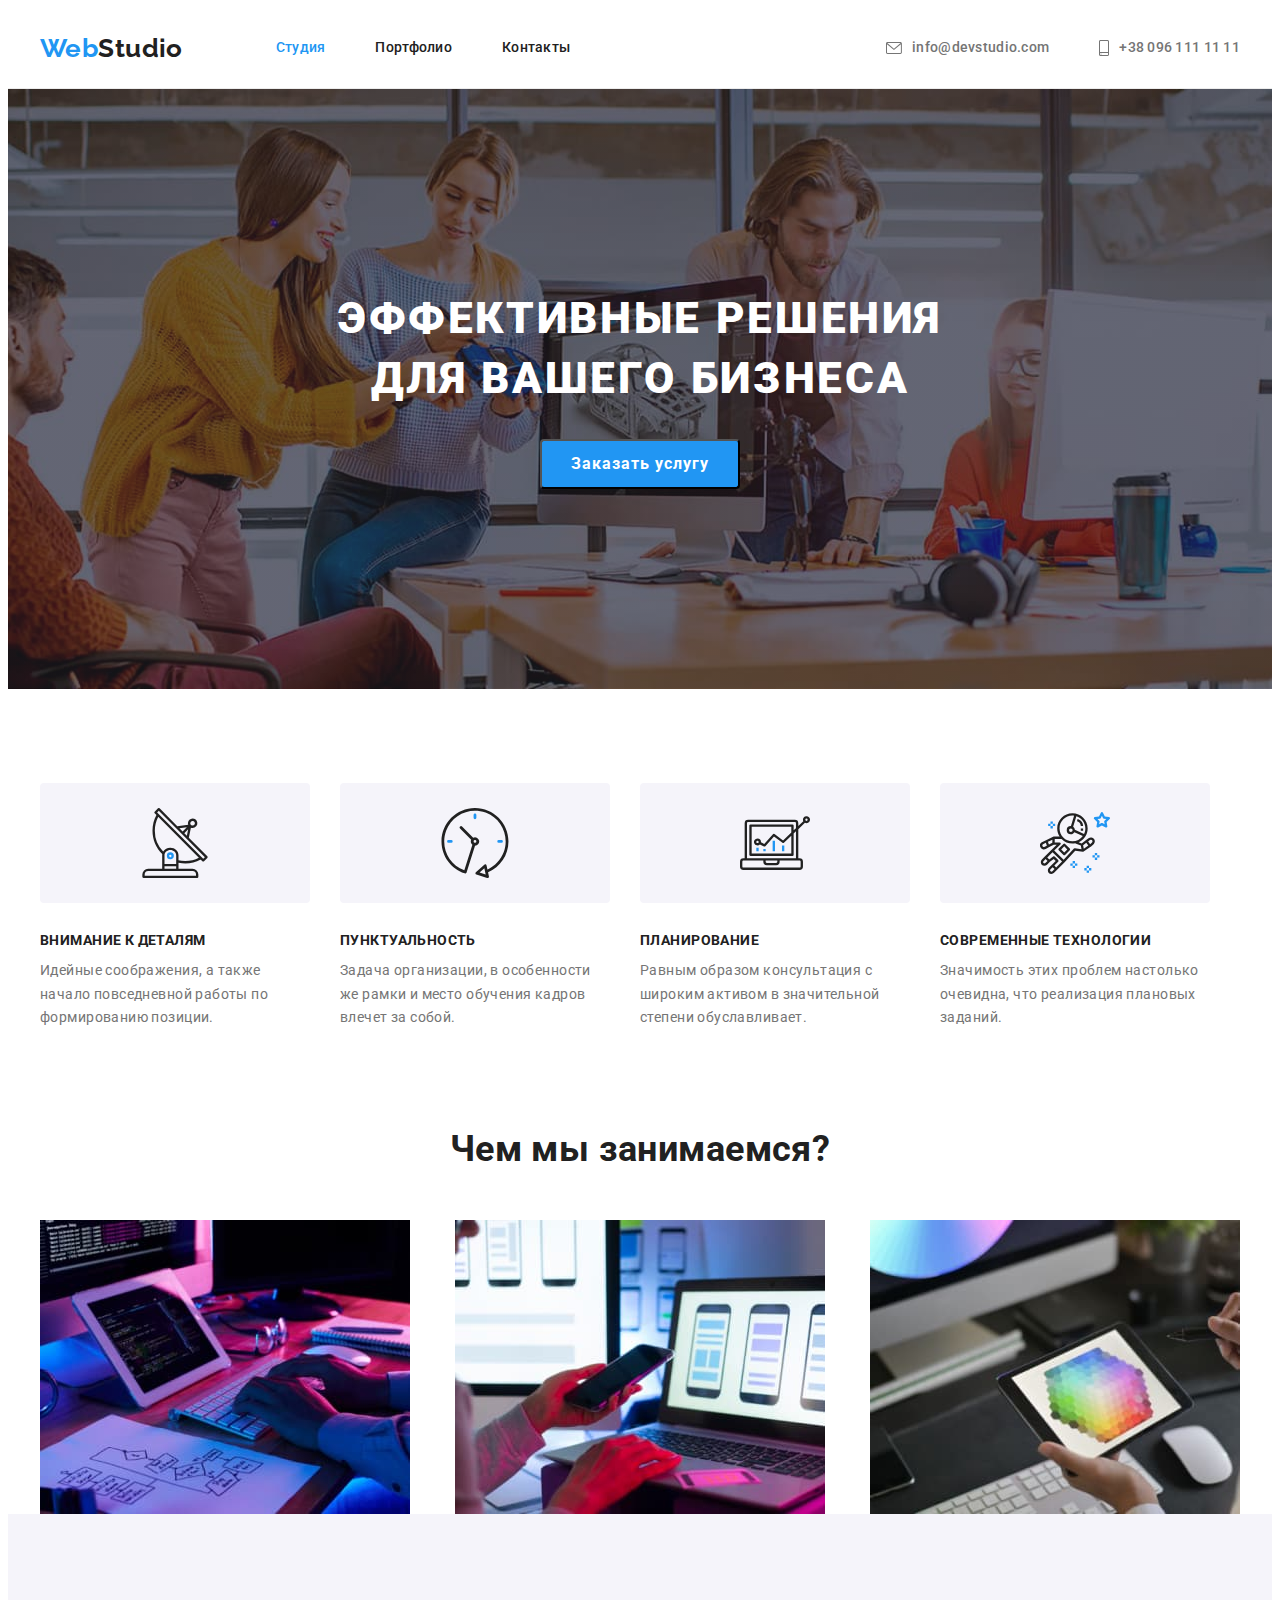
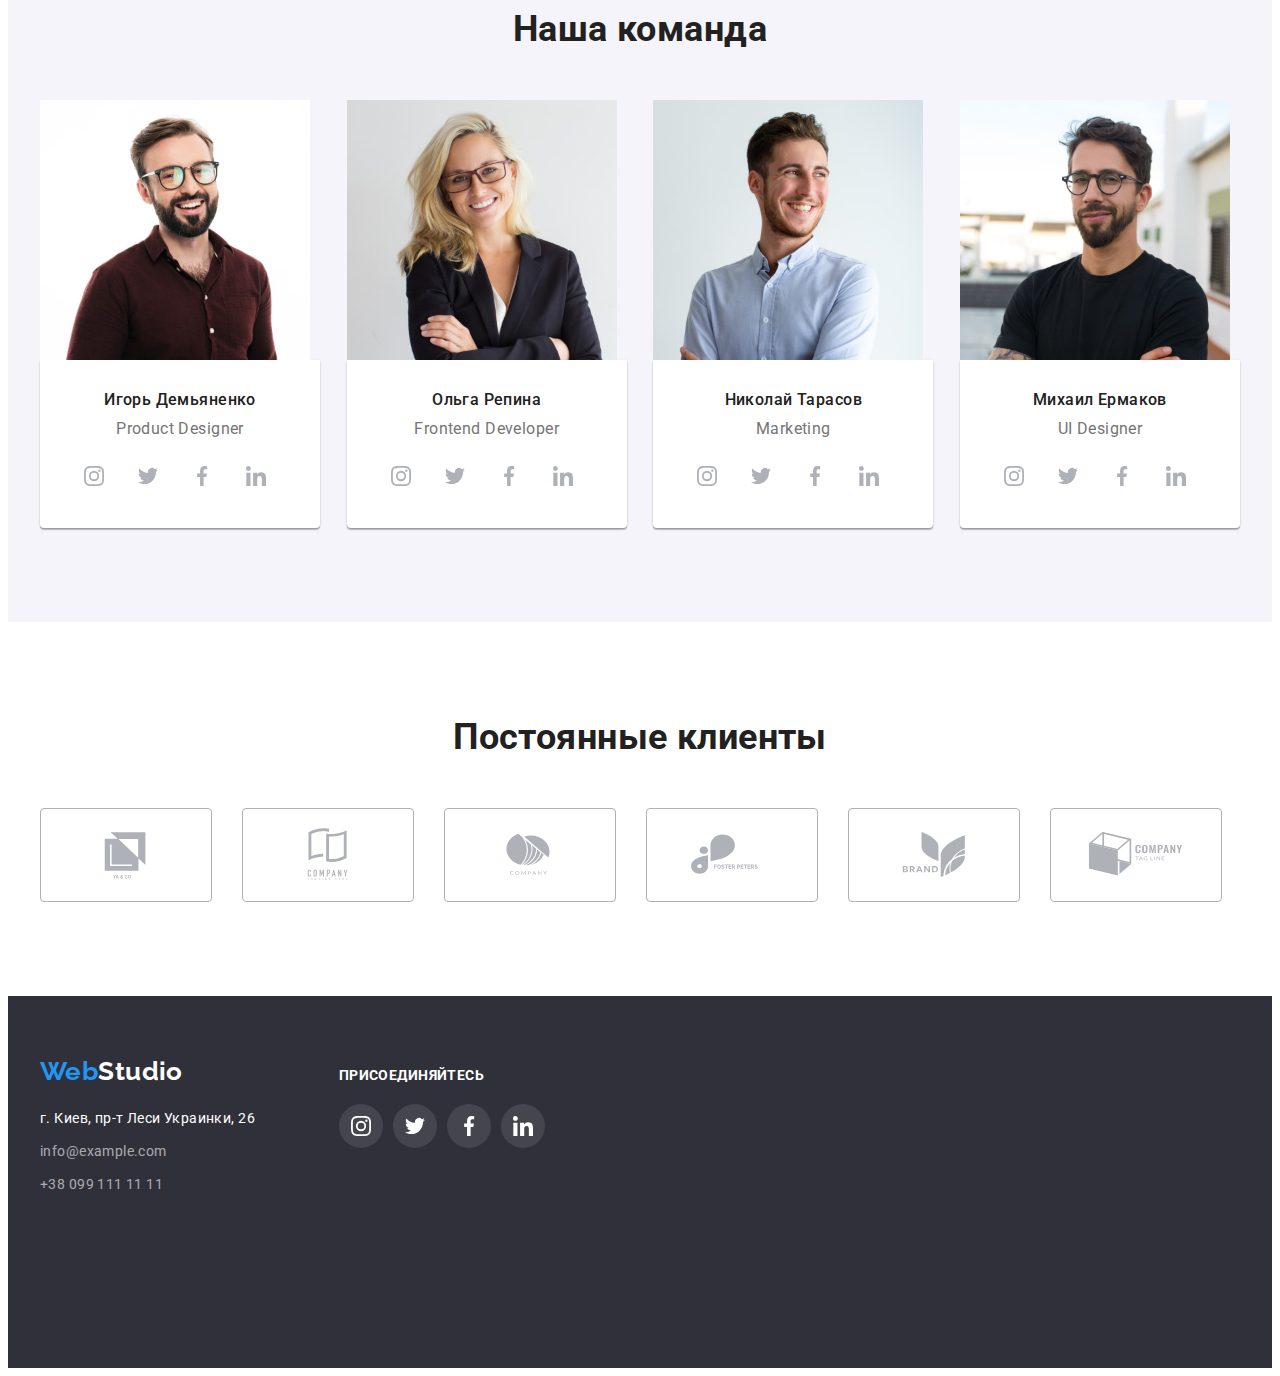
==== commit d166930f: "finish 4hm" ====
--- a/index.html
+++ b/index.html
@@ -47,17 +47,18 @@
         <ul class="header-list">
           <li class="header-contact">
             <a href="mailto:info@devstudio.com " class="link contact"
-              ><svg class="mail-icon" aria-label="Написать письмо">
+              ><svg class="mail-icon" width="16px" height="12px" aria-label="Написать письмо">
                 <use href="./images/symbol-defs.svg#icon-mail"></use>
               </svg>
               info@devstudio.com
             </a>
           </li>
           <li class="header-contact">
-            <svg class="phone-icon" aria-label="Написать письмо">
-              <use href="./images/symbol-defs.svg#icon-phone"></use>
-            </svg>
-            <a href="tel:+380961111111" class="link contact">+38 096 111 11 11</a>
+            <a href="tel:+380961111111" class="link contact"
+              ><svg class="phone-icon" width="10px" height="16px" aria-label="Написать письмо">
+                <use href="./images/symbol-defs.svg#icon-phone"></use></svg>
+              +38 096 111 11 11</a
+            >
           </li>
         </ul>
       </div>
@@ -76,7 +77,7 @@
           <ul class="advantages-list">
             <li class="advantages-item">
               <div class="advantages-icon">
-                <svg class="advantages-icon-item">
+                <svg class="advantages-icon-item" width="70px" height="70px">
                   <use href="/images/symbol-defs.svg#icon-antenna"></use>
                 </svg>
               </div>
@@ -87,7 +88,7 @@
             </li>
             <li class="advantages-item">
               <div class="advantages-icon">
-                <svg class="advantages-icon-item">
+                <svg class="advantages-icon-item" width="70px" height="70px">
                   <use href="/images/symbol-defs.svg#icon-clock"></use>
                 </svg>
               </div>
@@ -98,7 +99,7 @@
             </li>
             <li class="advantages-item">
               <div class="advantages-icon">
-                <svg class="advantages-icon-item">
+                <svg class="advantages-icon-item" width="70px" height="70px">
                   <use href="/images/symbol-defs.svg#icon-diagram"></use>
                 </svg>
               </div>
@@ -109,7 +110,7 @@
             </li>
             <li class="advantages-item">
               <div class="advantages-icon">
-                <svg class="advantages-icon-item">
+                <svg class="advantages-icon-item" width="70px" height="70px">
                   <use href="/images/symbol-defs.svg#icon-astronaut"></use>
                 </svg>
               </div>
@@ -409,42 +410,42 @@
           <h2 class="clients-title">Постоянные клиенты</h2>
           <ul class="clients-list">
             <li class="client-item">
-              <a class="client-link link"
-                ><svg class="clients-icon" width="106" height="60">
+              <a href=" " class="client-link link">
+                <svg class="clients-icon" width="106" height="60">
                   <use href="./images/symbol-defs.svg#icon-clients-1"></use>
                 </svg>
               </a>
             </li>
             <li class="client-item">
-              <a class="client-link link"
+              <a href=" " class="client-link link"
                 ><svg class="clients-icon" width="106" height="60">
                   <use href="./images/symbol-defs.svg#icon-clients-2"></use>
                 </svg>
               </a>
             </li>
             <li class="client-item">
-              <a class="client-link link"
+              <a href=" " class="client-link link"
                 ><svg class="clients-icon" width="106" height="60">
                   <use href="./images/symbol-defs.svg#icon-clients-3"></use>
                 </svg>
               </a>
             </li>
             <li class="client-item">
-              <a class="client-link link"
+              <a href=" " class="client-link link"
                 ><svg class="clients-icon" width="106" height="60">
                   <use href="./images/symbol-defs.svg#icon-clients-4"></use>
                 </svg>
               </a>
             </li>
             <li class="client-item">
-              <a class="client-link link"
+              <a href=" " class="client-link link"
                 ><svg class="clients-icon" width="106" height="60">
                   <use href="./images/symbol-defs.svg#icon-clients-5"></use>
                 </svg>
               </a>
             </li>
             <li class="client-item">
-              <a class="client-link link">
+              <a href=" " class="client-link link">
                 <svg class="clients-icon" width="106" height="60">
                   <use href="./images/symbol-defs.svg#icon-clients-6"></use>
                 </svg>
@@ -454,57 +455,82 @@
         </div>
       </section>
     </main>
+
     <footer class="footer">
       <div class="container social-contact">
-      <div>
-        <a href="./index.html" class="header-title under"
-          >Web<span class="studio-title">Studio</span></a
-        >
-        <address class="adress">
-          <ul class="adress-list">
-            <li class="adress-item"><p>г. Киев, пр-т Леси Украинки, 26</p></li>
-            <li class="adress-item">
-              <a class="adress-link" href="info@example.com">info@example.com</a>
-            </li>
-            <li class="adress-item">
-              <a class="adress-link" href="+380991111111">+38 099 111 11 11</a>
+        <div>
+          <a href="./index.html" class="header-title under"
+            >Web<span class="studio-title">Studio</span></a
+          >
+          <address class="adress">
+            <ul class="adress-list">
+              <li class="adress-item"><p>г. Киев, пр-т Леси Украинки, 26</p></li>
+              <li class="adress-item">
+                <a class="adress-link" href="info@example.com">info@example.com</a>
+              </li>
+              <li class="adress-item">
+                <a class="adress-link" href="+380991111111">+38 099 111 11 11</a>
+              </li>
+            </ul>
+          </address>
+        </div>
+        <div class="social-invite">
+          <h2 class="invite">Присоединяйтесь</h2>
+          <ul class="social-group">
+            <li class="social">
+              <a
+                class="social-link-icon"
+                href=""
+                target="_blank"
+                rel="noopener noreferrer"
+                aria-label="Иконка Инстаграмм"
+              >
+                <svg class="social-icon-f" width="20" height="20">
+                  <use href="./images/symbol-defs.svg#icon-instagram"></use>
+                </svg>
+              </a>
+            </li>
+            <li class="social">
+              <a
+                class="social-link-icon"
+                href=""
+                target="_blank"
+                rel="noopener noreferrer"
+                aria-label="Иконка Твиттер"
+              >
+                <svg class="social-icon-f" width="20" height="20">
+                  <use href="./images/symbol-defs.svg#icon-twitter"></use>
+                </svg>
+              </a>
+            </li>
+            <li class="social">
+              <a
+                class="social-link-icon"
+                href=""
+                target="_blank"
+                rel="noopener noreferrer"
+                aria-label="Иконка Фейсбук"
+              >
+                <svg class="social-icon-f" width="20" height="20">
+                  <use href="./images/symbol-defs.svg#icon-facebook"></use>
+                </svg>
+              </a>
+            </li>
+            <li class="social">
+              <a
+                class="social-link-icon"
+                href=""
+                target="_blank"
+                rel="noopener noreferrer"
+                aria-label="Иконка Линкидин"
+              >
+                <svg class="social-icon-f" width="20" height="20">
+                  <use href="./images/symbol-defs.svg#icon-linkedin"></use>
+                </svg>
+              </a>
             </li>
           </ul>
-        </address>
-      </div>
-      <div class="social-invite">
-        <h2 class="invite">Присоединяйтесь</h2>
-        <ul class="social-group">
-          <li class="social">
-            <a class="social-link-icon" href="" target="_blank" rel="noopener noreferrer" aria-label="Иконка Инстаграмм">
-              <svg class="social-icon-f" width="20" height="20">
-                <use href="./images/symbol-defs.svg#icon-instagram"></use>
-              </svg>
-            </a>
-          </li>
-          <li class="social">
-            <a class="social-link-icon" href="" target="_blank" rel="noopener noreferrer" aria-label="Иконка Твиттер">
-              <svg class="social-icon-f" width="20" height="20">
-                <use href="./images/symbol-defs.svg#icon-twitter"></use>
-              </svg>
-            </a>
-          </li>
-          <li class="social">
-            <a class="social-link-icon" href="" target="_blank" rel="noopener noreferrer" aria-label="Иконка Фейсбук">
-              <svg class="social-icon-f" width="20" height="20">
-                <use href="./images/symbol-defs.svg#icon-facebook"></use>
-              </svg>
-            </a>
-          </li>
-          <li class="social">
-            <a class="social-link-icon" href="" target="_blank" rel="noopener noreferrer" aria-label="Иконка Линкидин">
-              <svg class="social-icon-f"  width="20" height="20">
-                <use href="./images/symbol-defs.svg#icon-linkedin"></use>
-              </svg>
-            </a>
-          </li>
-        </ul>
-</div>
+        </div>
       </div>
     </footer>
   </body>
--- a/css/styles.css
+++ b/css/styles.css
@@ -156,19 +156,22 @@
 .footer .adress-link:focus {
   color: var(--secondary-text-color);
 }
+
 .mail-icon {
-  width: 16px;
-  height: 12px;
   margin-right: 10px;
   fill: currentColor;
 }
 .phone-icon {
-  width: 10px;
-  height: 16px;
   margin-right: 10px;
   fill: currentColor;
 }
-
+.link:hover .mail-icon,
+.link:focus .mail-icon,
+.link:hover .phone-icon,
+.link:focus .phone-icon {
+  color: #2196f3;
+  fill: #2196f3;
+}
 /*Hero*/
 .hero {
   padding-top: 200px;
@@ -271,10 +274,6 @@
   align-items: center;
 }
 
-.advantages-icon-item {
-  width: 70px;
-  height: 70px;
-}
 .works.section {
   padding-top: 0;
   padding-bottom: 0;
@@ -326,44 +325,42 @@
 .social-list {
   display: flex;
 }
-.social-item,
-.social {
-  display: flex;
+
+.social:last-child {
+  margin-right: 0;
+}
+.social-item:last-child {
+  margin-right: 32px;
+}
+.social-item:first-child {
+  margin-left: 32px;
+}
+.social-icon {
+  fill: #afb1b8;
+}
+.social-icon-f {
+  fill: #ffffff;
+}
+
+.social-link {
+  display: flex;
+  justify-content: center;
+  align-items: center;
+  width: 44px;
+  height: 44px;
   margin-right: 10px;
   border-radius: 50%;
 }
-.social:last-child{margin-right: 0;}
-.social-item:last-child {
-  margin-right: 32px;
-}
-.social-item:first-child {
-  margin-left: 32px;
-}
-.social-icon {
-  fill: #afb1b8;
-}
-.social-icon-f {
-  fill: #ffffff;
-}
-.social{
-  background-color: rgba(255, 255, 255, 0.1);
-  
-}
-.social-link{
-  display: flex;
-  justify-content: center;
-  align-items: center;
-  width: 44px;
-  height: 44px;
-}
-.social-link-icon{
-  display: flex;
-    justify-content: center;
-    align-items: center;
-    width: 44px;
-    height: 44px;
-}
-
+
+.social-link:hover .social-icon,
+.social-link:focus .social-icon {
+  fill: var(--white-text-color);
+}
+
+.social-link:hover,
+.social-link:focus {
+  background-color: #2196f3;
+}
 .post-team {
   font-family: 'Roboto', sans-serif;
   font-size: 16px;
@@ -389,12 +386,19 @@
   width: 170px;
   height: 92px;
   justify-content: center;
-    align-items: center;
-}
-.client-icon {
-  display: flex;
-  padding: 16px 32px;
-}
+  align-items: center;
+}
+.clients-icon {
+  fill: #afb1b8;
+}
+.client-link.link:hover .clients-icon,
+.client-link.link:focus .clients-icon,
+.client-link:hover,
+.client-link:focus {
+  border-color: #2196f3;
+  fill: #2196f3;
+}
+
 /*Footer*/
 
 .footer {
@@ -428,25 +432,43 @@
   margin-top: 0;
 }
 
-.social-contact{
+.social-contact {
   display: flex;
   align-items: baseline;
-  
-}
-.social-group{
-  display: flex;
-  
-}
-.invite{
+}
+.social-group {
+  display: flex;
+  justify-content: center;
+  align-items: center;
+}
+.invite {
   font-size: 14px;
-    font-weight: 700;
-    line-height: 1.14;
-    text-transform: uppercase;
-  
-    color: var(--white-text-color);
-    margin-bottom: 20px;
-}
-
+  font-weight: 700;
+  line-height: 1.14;
+  text-transform: uppercase;
+
+  color: var(--white-text-color);
+  margin-bottom: 20px;
+}
+.social-link-icon {
+  display: flex;
+  align-items: center;
+  justify-content: center;
+  width: 44px;
+  height: 44px;
+  border-radius: 50%;
+  background-color: rgba(255, 255, 255, 0.1);
+  margin-right: 10px;
+}
+
+/* .social-link-icon:last-child
+{
+  margin-right: 0;
+} */
+.social-link-icon:hover,
+.social-link-icon:focus {
+  background-color: #2196f3;
+}
 /*Page Portfolio*/
 
 .exsamples-list {
@@ -466,6 +488,8 @@
 
   color: var(--white-text-color);
   background-color: #2196f3;
+  box-shadow: 0px 3px 1px rgba(0, 0, 0, 0.1), 0px 1px 2px rgba(0, 0, 0, 0.08),
+    0px 2px 2px rgba(0, 0, 0, 0.12);
 }
 
 .button {
@@ -486,6 +510,13 @@
   padding-bottom: 6px;
   padding-left: 22px;
 }
+.button:hover,
+.button:focus {
+  color: var(--white-text-color);
+  background-color: #2196f3;
+  box-shadow: 0px 3px 1px rgba(0, 0, 0, 0.1), 0px 1px 2px rgba(0, 0, 0, 0.08),
+    0px 2px 2px rgba(0, 0, 0, 0.12);
+}
 .exsamples-btn {
   margin-right: 8px;
 }
@@ -512,6 +543,7 @@
 }
 
 .exsamples-model-link {
+  display: block;
   text-decoration: none;
 }
 
@@ -539,3 +571,8 @@
 
   color: var(--primary-text-color);
 }
+
+.exsamples-model-link:hover {
+  box-shadow: 0px 1px 1px rgba(0, 0, 0, 0.12), 0px 4px 4px rgba(0, 0, 0, 0.06),
+    1px 4px 6px rgba(0, 0, 0, 0.16);
+}
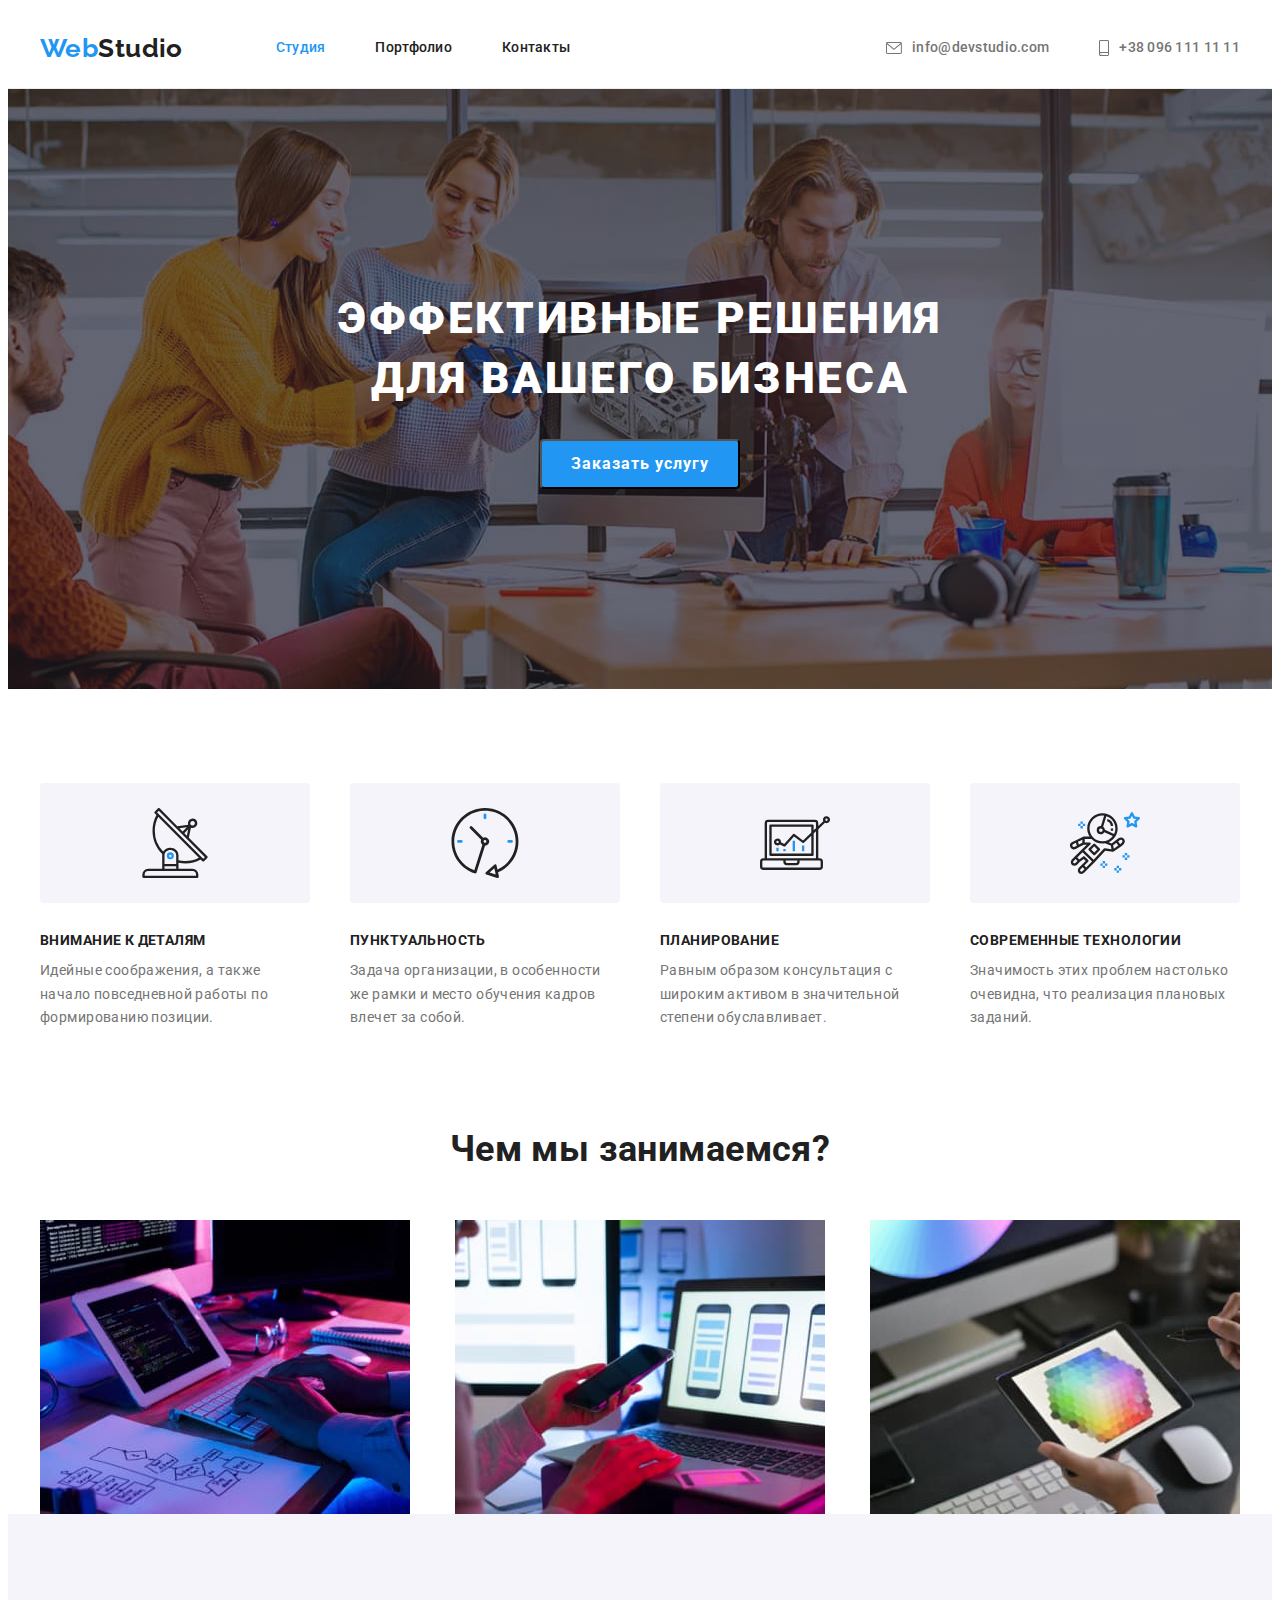
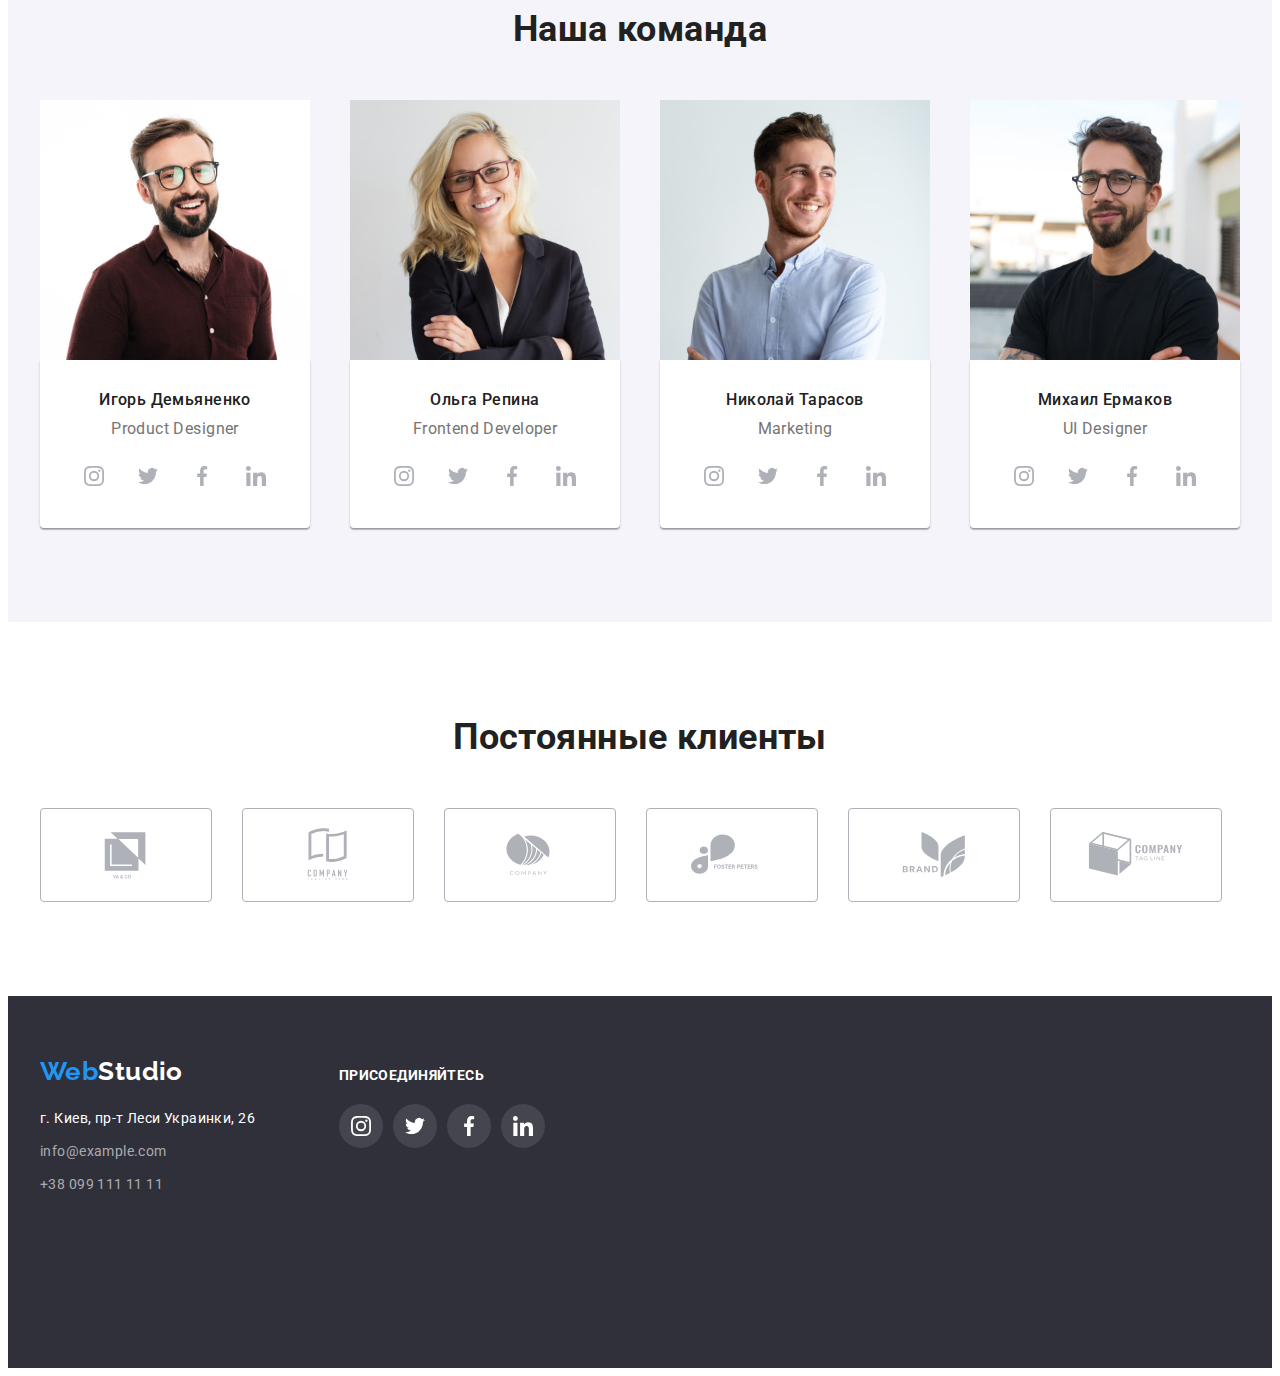
==== commit 12054ec1: "after correct hw4" ====
--- a/index.html
+++ b/index.html
@@ -77,8 +77,8 @@
           <ul class="advantages-list">
             <li class="advantages-item">
               <div class="advantages-icon">
-                <svg class="advantages-icon-item" width="70px" height="70px">
-                  <use href="/images/symbol-defs.svg#icon-antenna"></use>
+                <svg class="advantages-icon-item" width="70" height="70">
+                  <use href="./images/symbol-defs.svg#icon-antenna"></use>
                 </svg>
               </div>
               <h3 class="title-advantage">Внимание к деталям</h3>
@@ -88,8 +88,8 @@
             </li>
             <li class="advantages-item">
               <div class="advantages-icon">
-                <svg class="advantages-icon-item" width="70px" height="70px">
-                  <use href="/images/symbol-defs.svg#icon-clock"></use>
+                <svg class="advantages-icon-item" width="70" height="70">
+                  <use href="./images/symbol-defs.svg#icon-clock"></use>
                 </svg>
               </div>
               <h3 class="title-advantage">Пунктуальность</h3>
@@ -99,8 +99,8 @@
             </li>
             <li class="advantages-item">
               <div class="advantages-icon">
-                <svg class="advantages-icon-item" width="70px" height="70px">
-                  <use href="/images/symbol-defs.svg#icon-diagram"></use>
+                <svg class="advantages-icon-item" width="70" height="70">
+                  <use href="./images/symbol-defs.svg#icon-diagram"></use>
                 </svg>
               </div>
               <h3 class="title-advantage">Планирование</h3>
@@ -110,8 +110,8 @@
             </li>
             <li class="advantages-item">
               <div class="advantages-icon">
-                <svg class="advantages-icon-item" width="70px" height="70px">
-                  <use href="/images/symbol-defs.svg#icon-astronaut"></use>
+                <svg class="advantages-icon-item" width="70" height="70">
+                  <use href="./images/symbol-defs.svg#icon-astronaut"></use>
                 </svg>
               </div>
               <h3 class="title-advantage">Современные технологии</h3>
--- a/css/styles.css
+++ b/css/styles.css
@@ -76,12 +76,12 @@
   font-size: 26px;
   line-height: 1.19;
   text-decoration: none;
+  margin-right: 93px;
 
   color: var(--secondary-text-color);
 }
 .web-title {
   color: #212121;
-  margin-right: 93px;
 }
 
 .header-item .link {
@@ -244,8 +244,7 @@
   line-height: 1.71;
   letter-spacing: 0.03em;
 }
-.advantages-item .advantages-text:last-child,
-.advantages-icon:last-child {
+.advantages-item .advantages-text:last-child{
   margin-right: 0;
 }
 h3 {
@@ -267,7 +266,6 @@
   height: 120px;
   background-color: var(--secondary-bgc);
   border-radius: 4px;
-  margin-right: 30px;
   margin-bottom: 30px;
   display: flex;
   justify-content: center;
@@ -325,12 +323,11 @@
 .social-list {
   display: flex;
 }
-
-.social:last-child {
-  margin-right: 0;
+.social-item, .social{
+  margin-right: 10px;
 }
 .social-item:last-child {
-  margin-right: 32px;
+  margin-right: 0px;
 }
 .social-item:first-child {
   margin-left: 32px;
@@ -348,7 +345,6 @@
   align-items: center;
   width: 44px;
   height: 44px;
-  margin-right: 10px;
   border-radius: 50%;
 }
 
@@ -360,6 +356,10 @@
 .social-link:hover,
 .social-link:focus {
   background-color: #2196f3;
+}
+
+.social-link:last-child {
+  margin-right: 0;
 }
 .post-team {
   font-family: 'Roboto', sans-serif;
@@ -458,13 +458,12 @@
   height: 44px;
   border-radius: 50%;
   background-color: rgba(255, 255, 255, 0.1);
-  margin-right: 10px;
-}
-
-/* .social-link-icon:last-child
+}
+
+.social:last-child
 {
   margin-right: 0;
-} */
+}
 .social-link-icon:hover,
 .social-link-icon:focus {
   background-color: #2196f3;
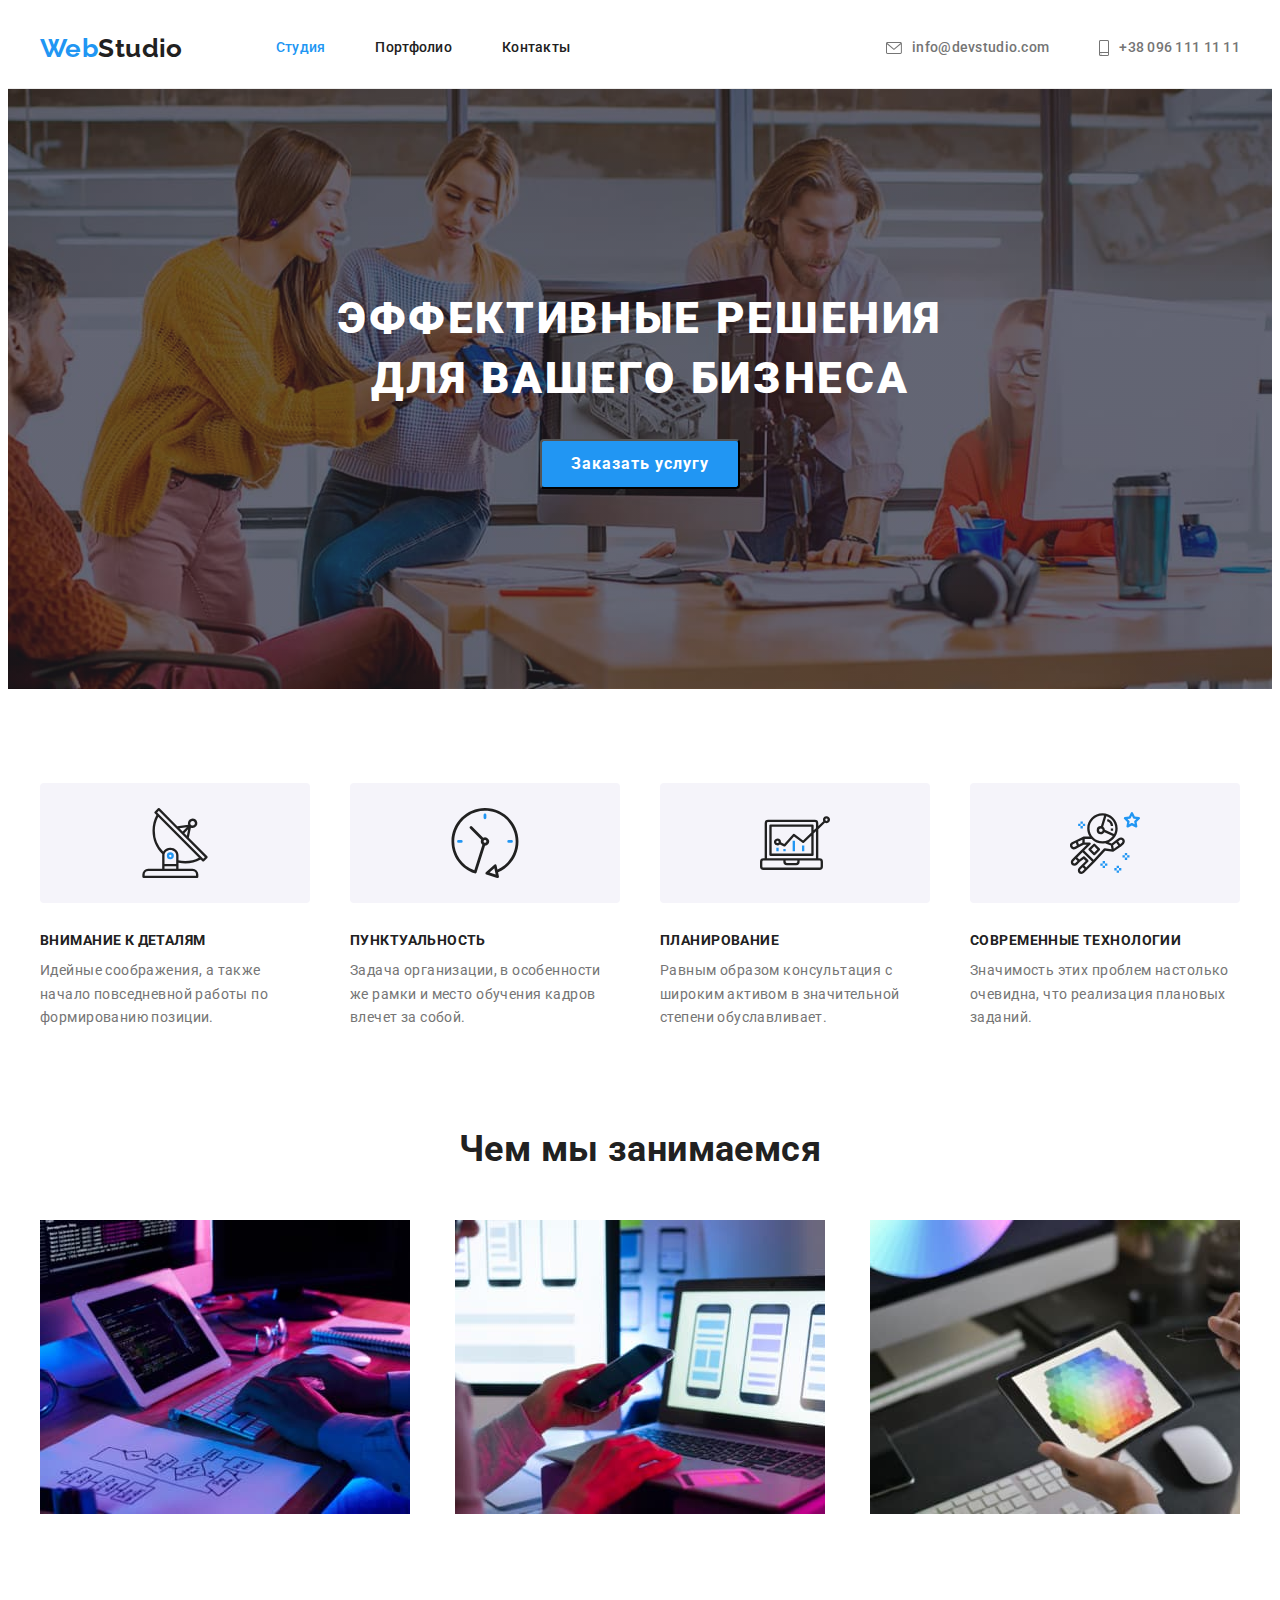
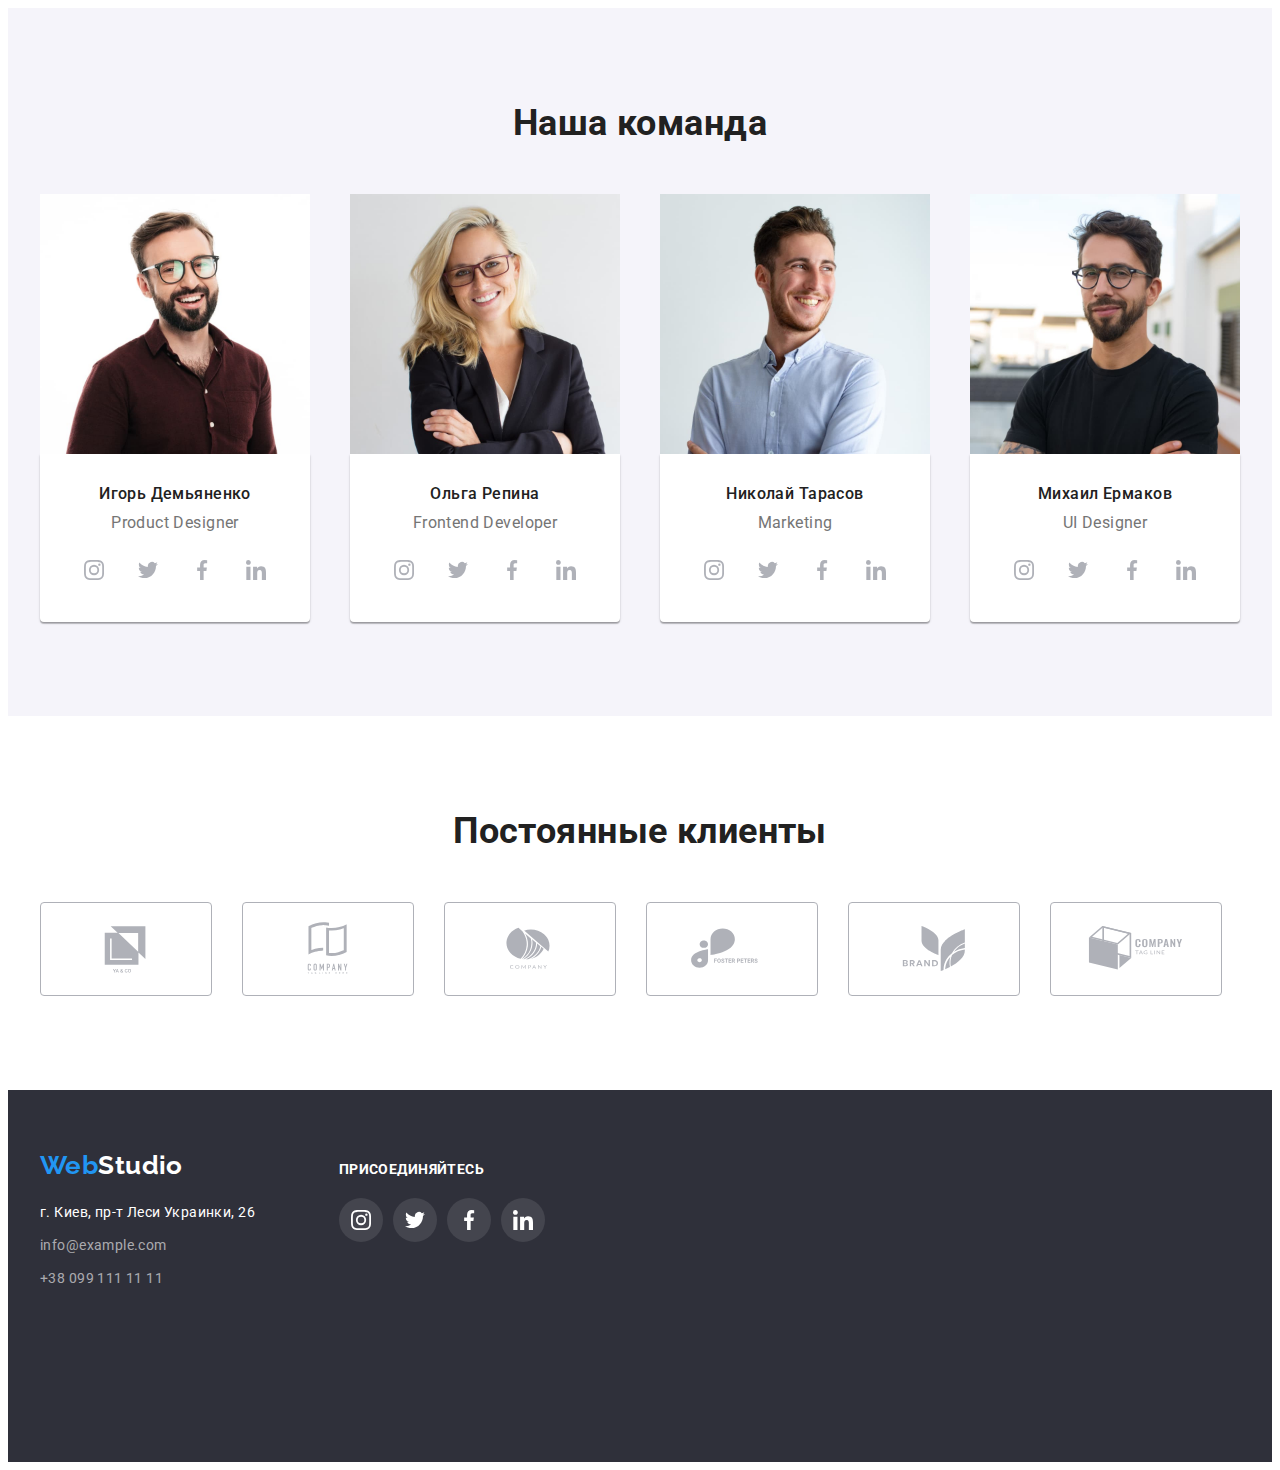
==== commit c2843dd0: "a" ====
--- a/index.html
+++ b/index.html
@@ -125,7 +125,7 @@
 
       <section class="works section">
         <div class="container">
-          <h2 class="works-title">Чем мы занимаемся?</h2>
+          <h2 class="works-title">Чем мы занимаемся</h2>
           <ul class="works-list">
             <li>
               <img
--- a/css/styles.css
+++ b/css/styles.css
@@ -274,7 +274,7 @@
 
 .works.section {
   padding-top: 0;
-  padding-bottom: 0;
+  padding-bottom: 94px;
 }
 .works-list {
   display: flex;
